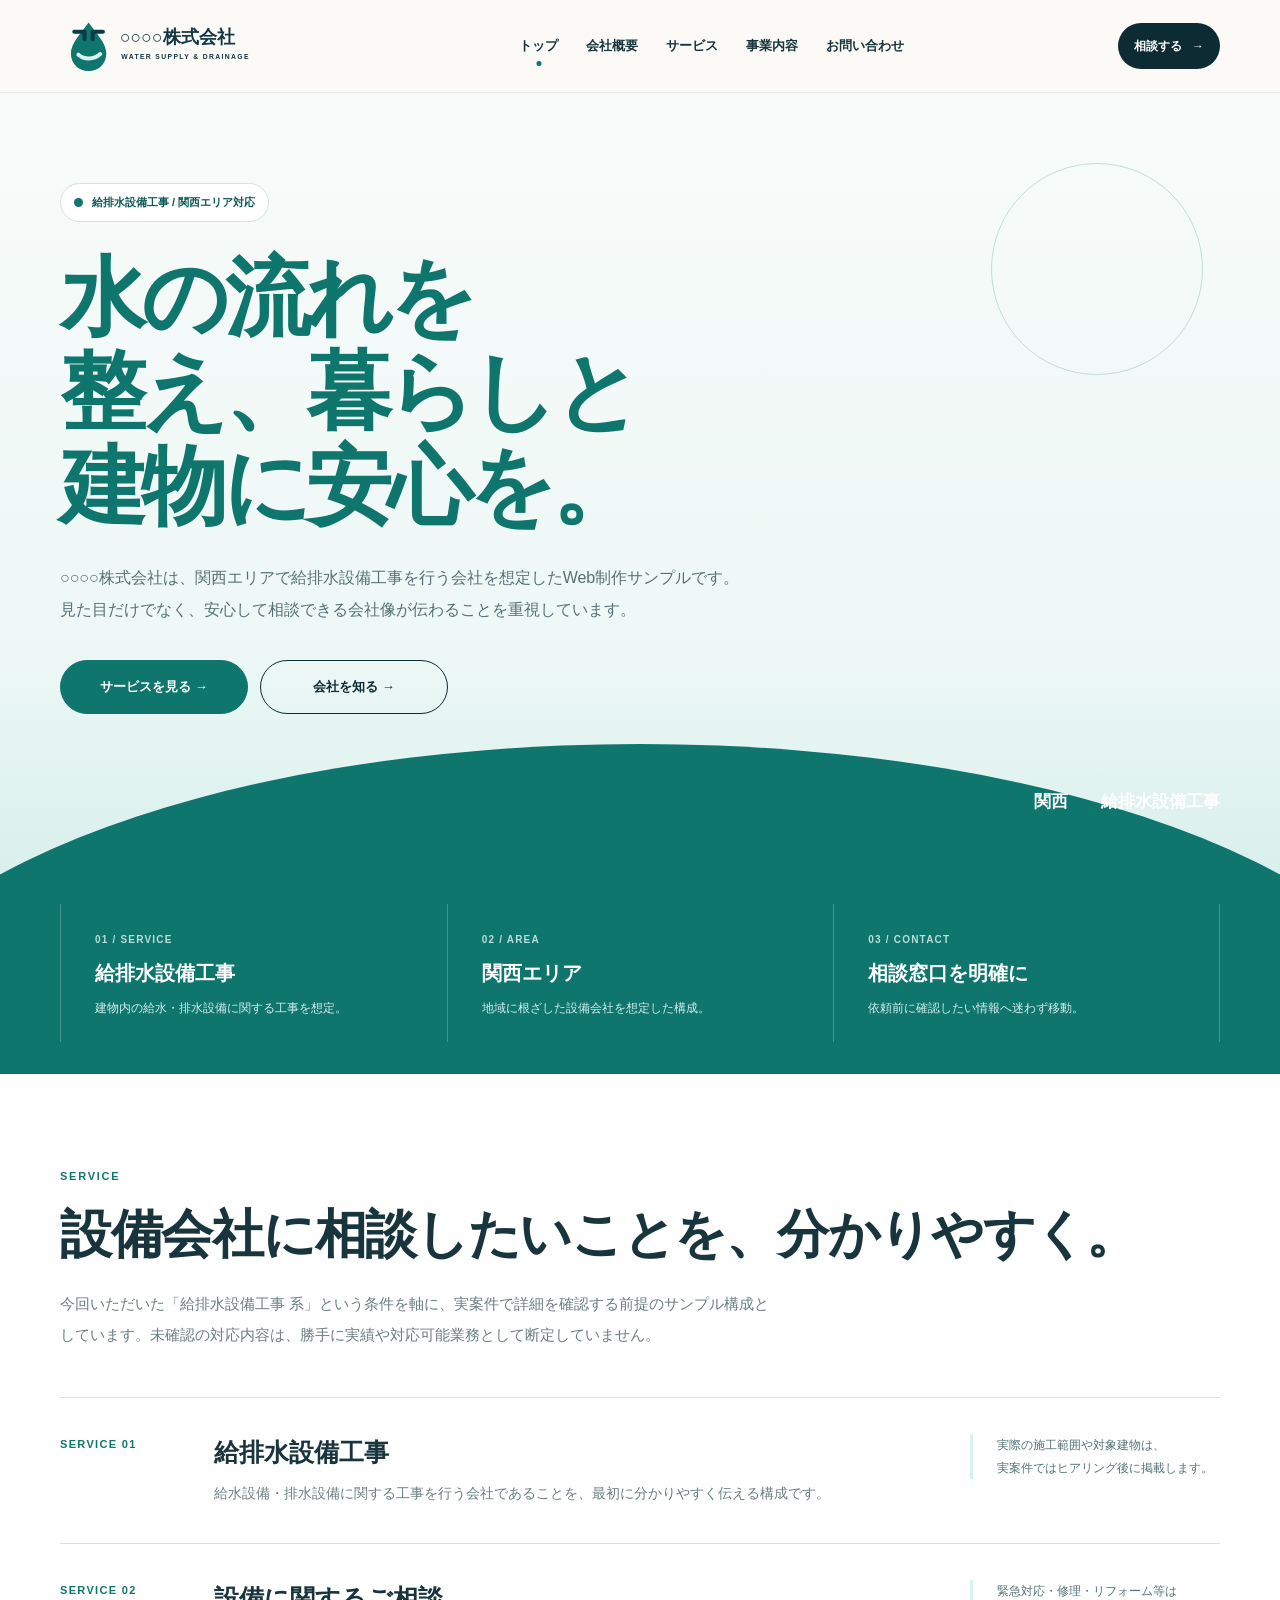
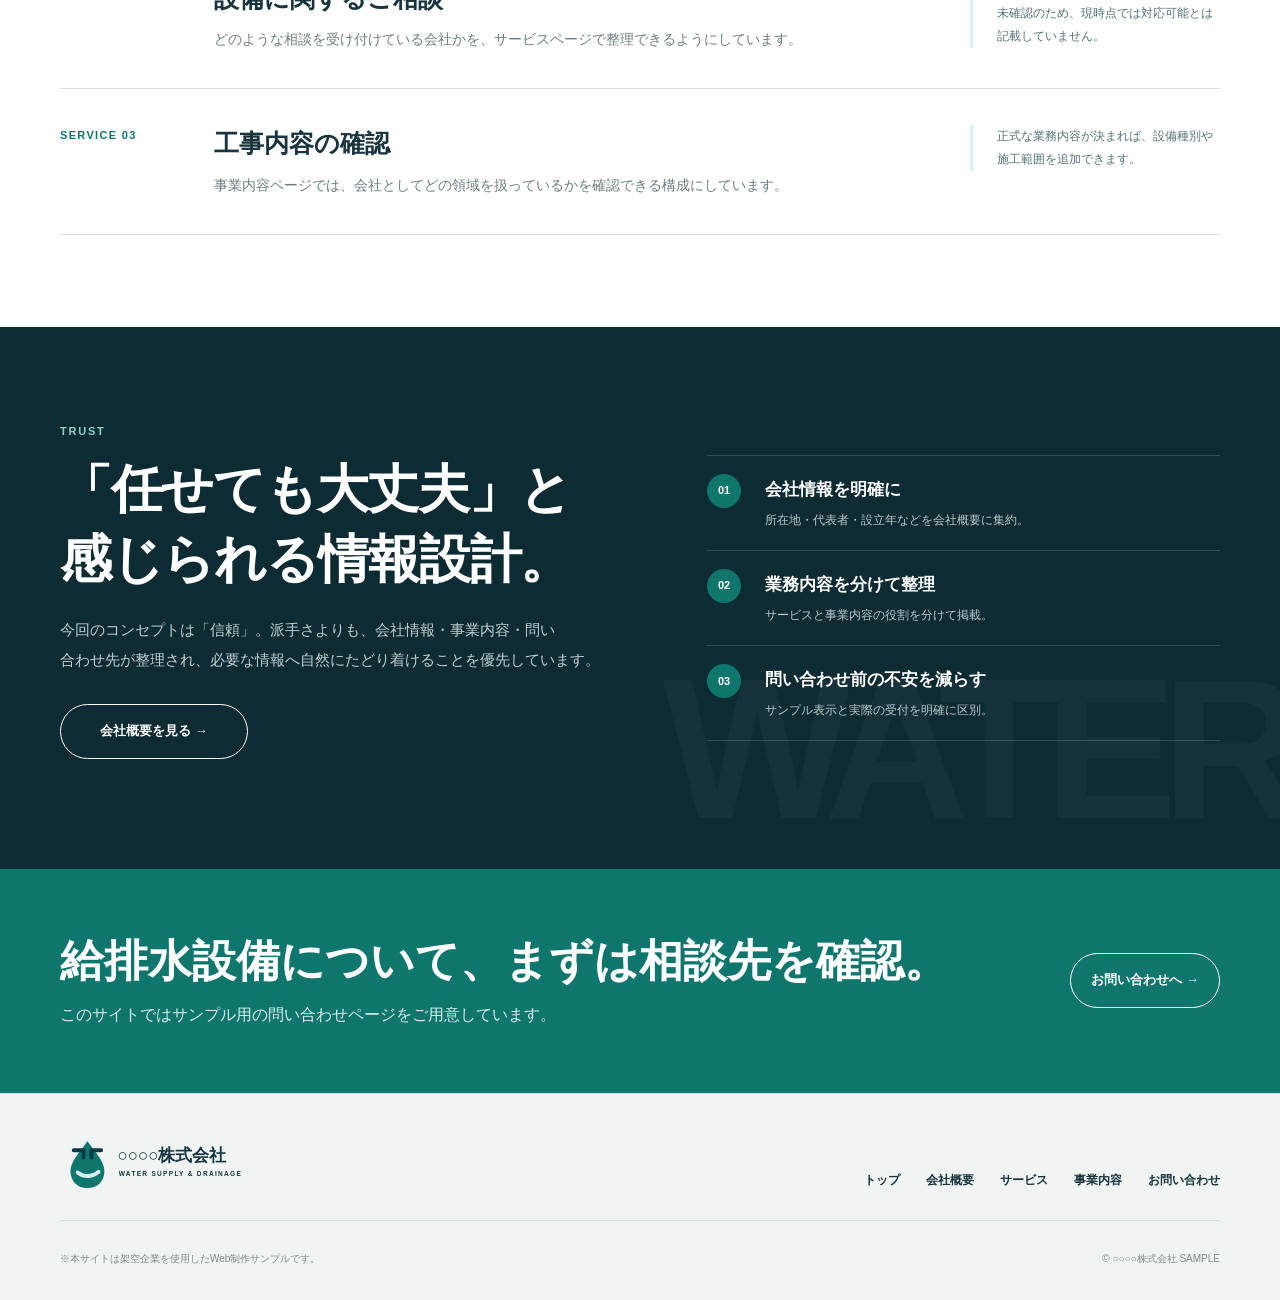
==== index.html @ a88b8805 "トップページを作成" ====
<!doctype html>
<html lang="ja">
<head>
  <meta charset="utf-8">
  <meta name="viewport" content="width=device-width, initial-scale=1">
  <meta name="description" content="○○○○株式会社の給排水設備工事会社サンプルサイト。関西エリアを想定した給排水設備工事をご案内します。">
  <title>○○○○株式会社 | 給排水設備工事サンプルサイト</title>
  <link rel="icon" href="assets/logo.svg" type="image/svg+xml">
  <link rel="stylesheet" href="css/style.css">
  <link rel="stylesheet" href="css/japanese-wrap.css">
</head>
<body>
<header class="site-header">
  <div class="container header-inner">
    <a class="logo" href="index.html"><img src="assets/logo.svg" alt="○○○○株式会社"></a>
    <nav class="site-nav" aria-label="メインナビゲーション">
      <a href="index.html" aria-current="page">トップ</a>
      <a href="about.html">会社概要</a>
      <a href="service.html">サービス</a>
      <a href="business.html">事業内容</a>
      <a href="contact.html">お問い合わせ</a>
    </nav>
    <a class="header-cta" href="contact.html">相談する</a>
    <button class="menu-button" type="button" aria-expanded="false">MENU</button>
  </div>
</header>
<main>
  <section class="hero">
    <div class="container hero-inner">
      <p class="hero-badge">給排水設備工事 / 関西エリア対応</p>
      <h1 class="jp-flow"><span class="jp-phrase">水の流れを整え、</span><wbr><span class="jp-phrase">暮らしと建物に</span><wbr><span class="jp-phrase"><span>安心</span>を。</span></h1>
      <p class="hero-text jp-flow"><span class="jp-phrase">○○○○株式会社は、</span><wbr><span class="jp-phrase">関西エリアで給排水設備工事を行う会社を想定した</span><wbr><span class="jp-phrase">Web制作サンプルです。</span><wbr><span class="jp-phrase">見た目だけでなく、</span><wbr><span class="jp-phrase">安心して相談できる会社像が伝わることを重視しています。</span></p>
      <div class="hero-actions">
        <a class="button button-teal" href="service.html">サービスを見る →</a>
        <a class="button" href="about.html">会社を知る →</a>
      </div>
      <div class="hero-meta"><div><span>AREA</span><strong>関西</strong></div><div><span>BUSINESS</span><strong>給排水設備工事</strong></div></div>
    </div>
  </section>

  <section class="waterline">
    <div class="container waterline-inner">
      <div class="waterline-item"><small>01 / SERVICE</small><strong>給排水設備工事</strong><p>建物内の給水・排水設備に関する工事を想定。</p></div>
      <div class="waterline-item"><small>02 / AREA</small><strong>関西エリア</strong><p>地域に根ざした設備会社を想定した構成。</p></div>
      <div class="waterline-item"><small>03 / CONTACT</small><strong>相談窓口を明確に</strong><p>依頼前に確認したい情報へ迷わず移動。</p></div>
    </div>
  </section>

  <section class="section section-white">
    <div class="container">
      <p class="overline">Service</p>
      <h2 class="section-title jp-flow"><span class="jp-phrase">設備会社に相談したいことを、</span><wbr><span class="jp-phrase">分かりやすく。</span></h2>
      <p class="section-lead">今回いただいた「給排水設備工事 系」という条件を軸に、実案件で詳細を確認する前提のサンプル構成としています。未確認の対応内容は、勝手に実績や対応可能業務として断定していません。</p>
      <div class="service-story">
        <article class="service-step"><div class="step-label">SERVICE 01</div><div><h3>給排水設備工事</h3><p>給水設備・排水設備に関する工事を行う会社であることを、最初に分かりやすく伝える構成です。</p></div><div class="step-side">実際の施工範囲や対象建物は、実案件ではヒアリング後に掲載します。</div></article>
        <article class="service-step"><div class="step-label">SERVICE 02</div><div><h3>設備に関するご相談</h3><p>どのような相談を受け付けている会社かを、サービスページで整理できるようにしています。</p></div><div class="step-side">緊急対応・修理・リフォーム等は未確認のため、現時点では対応可能とは記載していません。</div></article>
        <article class="service-step"><div class="step-label">SERVICE 03</div><div><h3>工事内容の確認</h3><p>事業内容ページでは、会社としてどの領域を扱っているかを確認できる構成にしています。</p></div><div class="step-side">正式な業務内容が決まれば、設備種別や施工範囲を追加できます。</div></article>
      </div>
    </div>
  </section>

  <section class="trust-section">
    <div class="container trust-inner">
      <div>
        <p class="overline">Trust</p>
        <h2 class="section-title jp-flow"><span class="jp-phrase">「任せても大丈夫」と</span><wbr><span class="jp-phrase">感じられる情報設計。</span></h2>
        <p class="section-lead">今回のコンセプトは「信頼」。派手さよりも、会社情報・事業内容・問い合わせ先が整理され、必要な情報へ自然にたどり着けることを優先しています。</p>
        <p style="margin-top:28px"><a class="button button-light" href="about.html">会社概要を見る →</a></p>
      </div>
      <ul class="trust-list">
        <li><span>01</span><div><strong>会社情報を明確に</strong><p>所在地・代表者・設立年などを会社概要に集約。</p></div></li>
        <li><span>02</span><div><strong>業務内容を分けて整理</strong><p>サービスと事業内容の役割を分けて掲載。</p></div></li>
        <li><span>03</span><div><strong>問い合わせ前の不安を減らす</strong><p>サンプル表示と実際の受付を明確に区別。</p></div></li>
      </ul>
    </div>
  </section>

  <section class="contact-cta"><div class="container contact-cta-inner"><div><h2 class="jp-flow"><span class="jp-phrase">給排水設備について、</span><wbr><span class="jp-phrase">まずは相談先を確認。</span></h2><p>このサイトではサンプル用の問い合わせページをご用意しています。</p></div><a class="button button-light" href="contact.html">お問い合わせへ →</a></div></section>
</main>
<footer class="site-footer"><div class="container"><div class="footer-main"><a class="footer-logo" href="index.html"><img src="assets/logo.svg" alt="○○○○株式会社"></a><nav class="footer-nav" aria-label="フッターナビ"><a href="index.html">トップ</a><a href="about.html">会社概要</a><a href="service.html">サービス</a><a href="business.html">事業内容</a><a href="contact.html">お問い合わせ</a></nav></div><div class="footer-bottom"><p>※本サイトは架空企業を使用したWeb制作サンプルです。</p><p>© ○○○○株式会社 SAMPLE</p></div></div></footer>
<script src="js/main.js"></script>
</body>
</html>
---- css/style.css ----
:root{
  --ink:#18343c;
  --ink-deep:#0d2b33;
  --teal:#0f766e;
  --teal-deep:#0a5a55;
  --aqua:#d8f3ef;
  --aqua-soft:#eef9f7;
  --sand:#f3eee5;
  --paper:#fbfaf6;
  --white:#fff;
  --muted:#6d7d80;
  --line:#d8e2df;
  --max:1160px;
}
*{box-sizing:border-box}
html{scroll-behavior:smooth}
body{margin:0;background:var(--paper);color:var(--ink);font-family:"Yu Gothic","Hiragino Kaku Gothic ProN","Noto Sans JP",Meiryo,sans-serif;line-height:1.9;-webkit-font-smoothing:antialiased}
a{color:inherit;text-decoration:none}
img{display:block;max-width:100%}
button,input,textarea{font:inherit}
.container{width:min(calc(100% - 48px),var(--max));margin-inline:auto}
.section{padding:92px 0}
.section-white{background:#fff}
.section-aqua{background:var(--aqua-soft)}
.section-sand{background:var(--sand)}

/* Type */
.overline{margin:0 0 12px;color:var(--teal);font-size:11px;font-weight:800;letter-spacing:.16em;text-transform:uppercase}
.section-title{margin:0;font-size:clamp(32px,4.2vw,52px);line-height:1.35;letter-spacing:-.025em;font-weight:800}
.section-lead{max-width:720px;margin:20px 0 0;color:var(--muted);font-size:15px;line-height:2.05}
.sample-note{margin:0;padding:13px 16px;border-left:5px solid var(--teal);background:#f0fbf9;color:#496b69;font-size:12px}

/* Header */
.site-header{position:sticky;top:0;z-index:30;background:rgba(251,250,246,.97);backdrop-filter:blur(10px);border-bottom:1px solid rgba(24,52,60,.08)}
.header-inner{min-height:92px;display:grid;grid-template-columns:auto 1fr auto;align-items:center;gap:34px}
.logo img{width:245px;height:auto}
.site-nav{justify-self:center;display:flex;align-items:center;gap:28px;font-size:13px;font-weight:700}
.site-nav a{position:relative;padding:10px 0}
.site-nav a::after{content:"";position:absolute;left:50%;bottom:2px;width:5px;height:5px;border-radius:50%;background:var(--teal);transform:translateX(-50%) scale(0);transition:.2s}
.site-nav a:hover::after,.site-nav a[aria-current="page"]::after{transform:translateX(-50%) scale(1)}
.header-cta{display:inline-flex;align-items:center;gap:10px;padding:12px 16px;border-radius:999px;background:var(--ink-deep);color:#fff;font-size:12px;font-weight:800}
.header-cta::after{content:"→"}
.menu-button{display:none;border:0;border-radius:999px;background:var(--ink-deep);color:#fff;padding:11px 14px;font-size:12px;font-weight:800}

/* Buttons */
.button{display:inline-flex;align-items:center;justify-content:center;gap:14px;min-width:188px;padding:14px 20px;border-radius:999px;border:1px solid var(--ink-deep);background:transparent;color:var(--ink-deep);font-size:13px;font-weight:800;transition:.2s}
.button:hover{transform:translateY(-2px)}
.button-teal{background:var(--teal);border-color:var(--teal);color:#fff}
.button-teal:hover{background:var(--teal-deep)}
.button-light{border-color:#fff;color:#fff}
.button-light:hover{background:#fff;color:var(--ink-deep)}

/* Home hero: large centered statement + curved water field */
.hero{position:relative;overflow:hidden;background:linear-gradient(180deg,#f8fbfa 0%,#eef8f6 68%,#d7efeb 100%)}
.hero::before{content:"";position:absolute;left:-12%;right:-12%;bottom:-170px;height:320px;border-radius:50% 50% 0 0/100% 100% 0 0;background:var(--teal)}
.hero::after{content:"";position:absolute;right:6%;top:70px;width:210px;height:210px;border:1px solid rgba(15,118,110,.22);border-radius:50%}
.hero-inner{position:relative;z-index:1;min-height:700px;display:flex;flex-direction:column;justify-content:center;align-items:flex-start;padding:90px 0 180px}
.hero-badge{display:inline-flex;align-items:center;gap:9px;margin:0 0 28px;padding:8px 13px;border-radius:999px;background:#fff;border:1px solid var(--line);color:var(--teal-deep);font-size:11px;font-weight:800}
.hero-badge::before{content:"";width:9px;height:9px;border-radius:50%;background:var(--teal)}
.hero h1{max-width:900px;margin:0;font-size:clamp(48px,7vw,86px);line-height:1.1;letter-spacing:-.055em;font-weight:800}
.hero h1 span{color:var(--teal)}
.hero-text{max-width:700px;margin:28px 0 34px;color:#557075;font-size:16px;line-height:2}
.hero-actions{display:flex;gap:12px;flex-wrap:wrap}
.hero-meta{position:absolute;right:0;bottom:76px;display:flex;gap:32px;color:#dff4f1;font-size:11px;font-weight:700;letter-spacing:.08em}
.hero-meta strong{display:block;color:#fff;font-size:17px;letter-spacing:0}

/* Waterline summary */
.waterline{background:var(--teal);color:#fff}
.waterline-inner{display:grid;grid-template-columns:1fr 1fr 1fr;gap:0;padding:10px 0 32px}
.waterline-item{padding:26px 34px 22px;border-left:1px solid rgba(255,255,255,.22)}
.waterline-item:last-child{border-right:1px solid rgba(255,255,255,.22)}
.waterline-item small{display:block;color:#b8ded9;font-size:10px;font-weight:800;letter-spacing:.12em}
.waterline-item strong{display:block;margin-top:5px;font-size:20px}
.waterline-item p{margin:5px 0 0;color:#d5efec;font-size:12px}

/* Service narrative */
.service-story{margin-top:46px;border-top:1px solid var(--line)}
.service-step{display:grid;grid-template-columns:120px 1fr 250px;gap:34px;align-items:start;padding:36px 0;border-bottom:1px solid var(--line)}
.service-step .step-label{color:var(--teal);font-size:11px;font-weight:900;letter-spacing:.12em}
.service-step h3{margin:0 0 10px;font-size:25px;line-height:1.45}
.service-step p{margin:0;color:var(--muted);font-size:14px}
.service-step .step-side{padding-left:24px;border-left:3px solid var(--aqua);color:#547377;font-size:12px}

/* Trust statement */
.trust-section{position:relative;overflow:hidden;background:var(--ink-deep);color:#fff}
.trust-section::after{content:"WATER";position:absolute;right:-10px;bottom:-70px;color:rgba(255,255,255,.035);font-family:Arial,sans-serif;font-size:200px;font-weight:900;letter-spacing:-.08em}
.trust-inner{position:relative;z-index:1;display:grid;grid-template-columns:1.05fr .95fr;gap:80px;align-items:center;padding:94px 0}
.trust-section .overline{color:#8dd3ca}
.trust-section .section-lead{color:#bdd0d2}
.trust-list{margin:0;padding:0;list-style:none}
.trust-list li{display:grid;grid-template-columns:44px 1fr;gap:14px;padding:18px 0;border-bottom:1px solid rgba(255,255,255,.16)}
.trust-list li:first-child{border-top:1px solid rgba(255,255,255,.16)}
.trust-list span{display:flex;align-items:center;justify-content:center;width:34px;height:34px;border-radius:50%;background:var(--teal);font-size:11px;font-weight:900}
.trust-list strong{display:block;font-size:17px}
.trust-list p{margin:3px 0 0;color:#b9cbcd;font-size:12px}

/* Page hero */
.page-hero{position:relative;overflow:hidden;background:var(--aqua-soft)}
.page-hero::before{content:"";position:absolute;left:-120px;bottom:-130px;width:340px;height:340px;border-radius:50%;background:#d0eee9}
.page-hero::after{content:"";position:absolute;right:-100px;top:-120px;width:280px;height:280px;border:1px solid rgba(15,118,110,.2);border-radius:50%}
.page-hero-inner{position:relative;z-index:1;padding:78px 0 66px}
.breadcrumb{margin:0 0 16px;color:#7a8b8d;font-size:11px;font-weight:700}
.page-hero h1{margin:0;font-size:clamp(42px,5.8vw,68px);line-height:1.2;letter-spacing:-.04em}
.page-hero p:last-child{max-width:720px;margin:18px 0 0;color:#627679}

/* About */
.message-layout{display:grid;grid-template-columns:.7fr 1.3fr;gap:80px;align-items:start}
.message-symbol{position:sticky;top:150px;width:180px;height:180px;border-radius:50% 50% 58% 42%/55% 45% 55% 45%;background:var(--aqua);display:flex;align-items:center;justify-content:center;color:var(--teal);font-size:54px;font-weight:900}
.message-copy h2{margin:0;font-size:clamp(32px,4.4vw,54px);line-height:1.35}
.message-copy p{max-width:720px;color:var(--muted)}
.company-table{margin:40px 0 0;border-top:2px solid var(--ink-deep)}
.company-row{display:grid;grid-template-columns:200px 1fr;gap:30px;padding:19px 8px;border-bottom:1px solid var(--line);font-size:14px}
.company-row dt{font-weight:800;color:var(--ink-deep)}
.company-row dd{margin:0}

/* Service page */
.service-focus{display:grid;grid-template-columns:1fr 1fr;gap:34px;margin-top:40px}
.focus-block{min-height:260px;padding:34px;border-radius:26px;background:#fff;border:1px solid var(--line)}
.focus-block:nth-child(2){background:var(--aqua-soft)}
.focus-block .num{display:block;color:var(--teal);font-size:11px;font-weight:900;letter-spacing:.13em}
.focus-block h2{margin:42px 0 12px;font-size:29px}
.focus-block p{margin:0;color:var(--muted);font-size:14px}

/* Business page */
.business-flow{margin-top:44px;position:relative}
.business-flow::before{content:"";position:absolute;left:25px;top:0;bottom:0;width:2px;background:var(--aqua)}
.business-row{position:relative;display:grid;grid-template-columns:70px 1fr;gap:28px;padding:0 0 38px}
.business-row:last-child{padding-bottom:0}
.business-dot{position:relative;z-index:1;width:52px;height:52px;border-radius:50%;background:var(--teal);color:#fff;display:flex;align-items:center;justify-content:center;font-size:12px;font-weight:900;box-shadow:0 0 0 8px var(--paper)}
.business-copy{padding:2px 0 0}
.business-copy h2{margin:0 0 8px;font-size:27px}
.business-copy p{margin:0;color:var(--muted);font-size:14px}
.business-note{margin-top:18px;padding:16px 18px;border-radius:18px;background:#fff;border:1px solid var(--line);font-size:12px;color:#607579}

/* Contact */
.contact-layout{display:grid;grid-template-columns:.72fr 1.28fr;gap:58px;align-items:start}
.contact-panel{position:sticky;top:130px;padding:34px;border-radius:28px;background:var(--ink-deep);color:#fff}
.contact-panel h2{margin:0 0 12px;font-size:28px}
.contact-panel p{margin:0;color:#bed0d2;font-size:13px}
.contact-data{margin-top:24px;border-top:1px solid rgba(255,255,255,.18)}
.contact-data div{padding:16px 0;border-bottom:1px solid rgba(255,255,255,.14)}
.contact-data span{display:block;color:#8fd2c9;font-size:10px;font-weight:900;letter-spacing:.12em}
.contact-data strong{display:block;margin-top:4px;font-size:16px}
.contact-form{padding:38px 40px;border-radius:28px;background:#fff;border:1px solid var(--line)}
.form-grid{display:grid;grid-template-columns:1fr 1fr;gap:20px 24px}
.contact-form label{display:block;font-size:13px;font-weight:800;color:var(--ink-deep)}
.contact-form .full{grid-column:1/-1}
.contact-form input,.contact-form textarea{width:100%;margin-top:8px;padding:13px 14px;border:1px solid #cddbd8;border-radius:14px;background:#fbfdfc;outline:none}
.contact-form input:focus,.contact-form textarea:focus{border-color:var(--teal);box-shadow:0 0 0 3px rgba(15,118,110,.10)}
.form-actions{display:flex;align-items:center;justify-content:space-between;gap:20px;margin-top:24px}
.form-note{margin:0;color:#7a898c;font-size:11px}

/* CTA + footer */
.contact-cta{background:var(--teal);color:#fff}
.contact-cta-inner{display:flex;align-items:center;justify-content:space-between;gap:42px;padding:62px 0}
.contact-cta h2{margin:0;font-size:clamp(28px,3.8vw,44px);line-height:1.35}
.contact-cta p{margin:10px 0 0;color:#d7efec}
.site-footer{background:#f0f4f2;border-top:1px solid var(--line)}
.footer-main{display:grid;grid-template-columns:1fr auto;gap:40px;align-items:end;padding:42px 0 28px}
.footer-logo img{width:235px}
.footer-nav{display:flex;gap:18px 26px;flex-wrap:wrap;justify-content:flex-end;font-size:12px;font-weight:700}
.footer-bottom{display:flex;justify-content:space-between;gap:24px;padding:18px 0 22px;border-top:1px solid #d1dcda;color:#7d898b;font-size:10px}

@media(max-width:980px){
  .header-inner{grid-template-columns:auto 1fr auto}
  .site-nav,.header-cta{display:none}
  .menu-button{display:block;justify-self:end}
  .site-nav.open{display:flex;position:absolute;top:100%;left:0;right:0;flex-direction:column;align-items:stretch;gap:0;padding:16px 24px 22px;background:#fbfaf6;border-bottom:1px solid var(--line);box-shadow:0 18px 30px rgba(13,43,51,.08)}
  .site-nav.open a{padding:12px 0}
  .hero-inner{min-height:640px}
  .hero-meta{display:none}
  .waterline-inner{grid-template-columns:1fr}
  .waterline-item{border-left:0;border-bottom:1px solid rgba(255,255,255,.2)}
  .waterline-item:last-child{border-right:0}
  .service-step{grid-template-columns:90px 1fr}
  .service-step .step-side{grid-column:2}
  .trust-inner,.message-layout,.contact-layout{grid-template-columns:1fr;gap:44px}
  .message-symbol,.contact-panel{position:static}
  .service-focus{grid-template-columns:1fr}
}

@media(max-width:760px){
  .container{width:min(calc(100% - 28px),var(--max))}
  .section{padding:70px 0}
  .header-inner{min-height:76px}
  .logo img{width:195px}
  .hero::before{bottom:-120px;height:220px}
  .hero-inner{min-height:570px;padding:72px 0 140px}
  .hero h1{font-size:clamp(38px,12vw,58px)}
  .hero-text{font-size:14px}
  .hero-actions{width:100%}
  .hero-actions .button{width:100%}
  .waterline-inner{padding-bottom:22px}
  .waterline-item{padding:22px 4px}
  .service-step{grid-template-columns:1fr;gap:10px;padding:28px 0}
  .service-step .step-side{grid-column:auto;padding-left:0;border-left:0;border-top:3px solid var(--aqua);padding-top:12px}
  .message-symbol{width:120px;height:120px;font-size:40px}
  .company-row{grid-template-columns:1fr;gap:5px;padding:16px 2px}
  .service-focus{gap:18px}
  .focus-block{padding:28px 22px}
  .business-flow::before{left:19px}
  .business-row{grid-template-columns:52px 1fr;gap:18px}
  .business-dot{width:40px;height:40px;box-shadow:0 0 0 6px var(--paper)}
  .contact-form{padding:28px 20px}
  .form-grid{grid-template-columns:1fr}
  .contact-form .full{grid-column:auto}
  .form-actions{display:block}
  .form-actions .button{width:100%;margin-top:18px}
  .contact-cta-inner{display:block;padding:52px 0}
  .contact-cta .button{width:100%;margin-top:24px}
  .footer-main{grid-template-columns:1fr;align-items:start}
  .footer-nav{justify-content:flex-start}
  .footer-bottom{display:block}
}
---- css/japanese-wrap.css ----
/* 日本語の自然な改行を優先する共通ルール */
html[lang="ja"],body{line-break:strict;word-break:normal;overflow-wrap:normal;hyphens:none}

@supports (word-break:auto-phrase){
  html[lang="ja"],body{word-break:auto-phrase}
  p,li,dt,dd,label,.hero-text,.section-lead,.page-hero p,.service-step p,.business-copy p,.message-copy p,.form-note{word-break:auto-phrase;text-wrap:pretty}
  h1,h2,h3,.section-title{word-break:auto-phrase;text-wrap:balance}
}

.jp-flow{line-break:strict;overflow-wrap:normal;hyphens:none}
@supports not (word-break:auto-phrase){
  .jp-flow{word-break:keep-all}
  .jp-flow .jp-phrase{display:inline-block;max-width:100%;white-space:nowrap}
  .jp-flow wbr{display:inline}
}
@supports (word-break:auto-phrase){
  .jp-flow .jp-phrase{display:inline;max-width:none;white-space:normal}
  .jp-flow wbr{display:none}
}

.hero-inner,.hero-sign,.waterline-item,.service-step>*,.trust-inner>*,.message-layout>*,.company-row>*,.focus-block,.business-row>*,.contact-layout>*,.form-grid>*,.contact-cta-inner>*{min-width:0}

@media(max-width:760px){p,li,dt,dd,label{max-width:100%}}
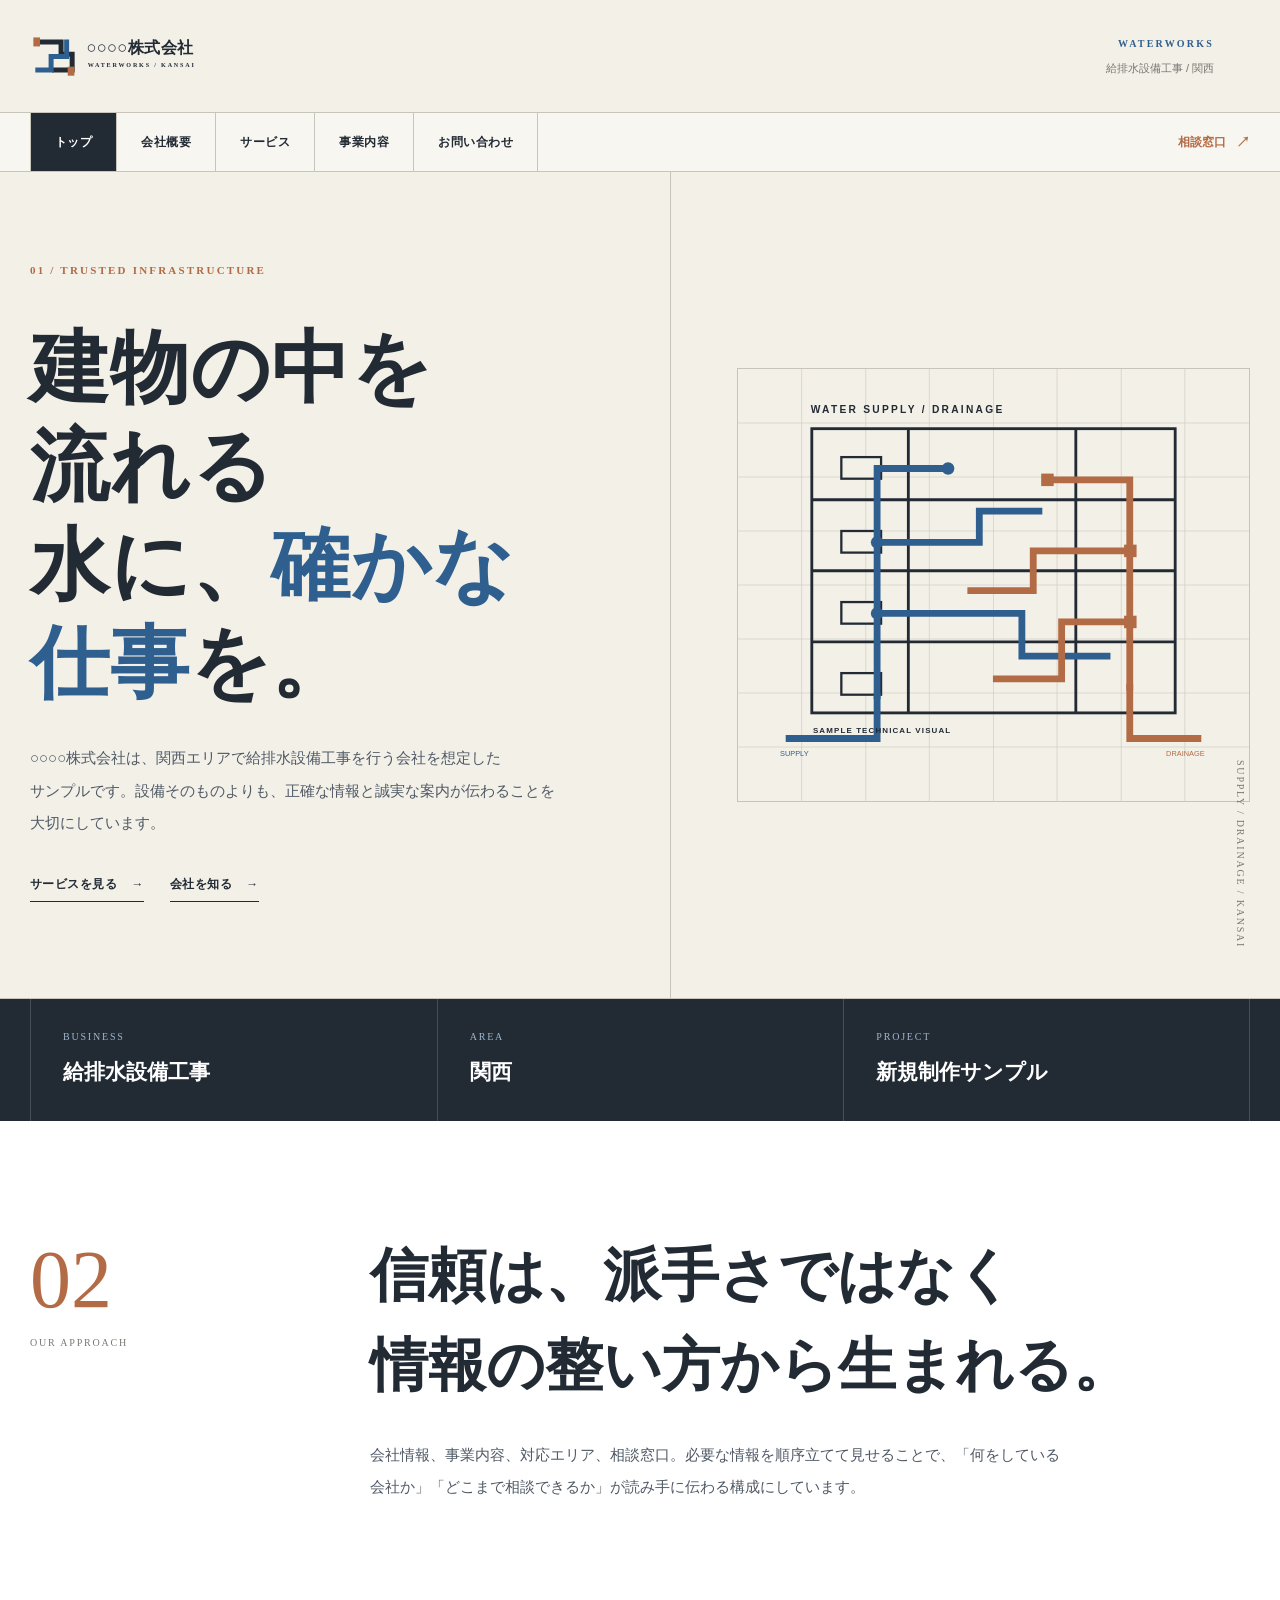
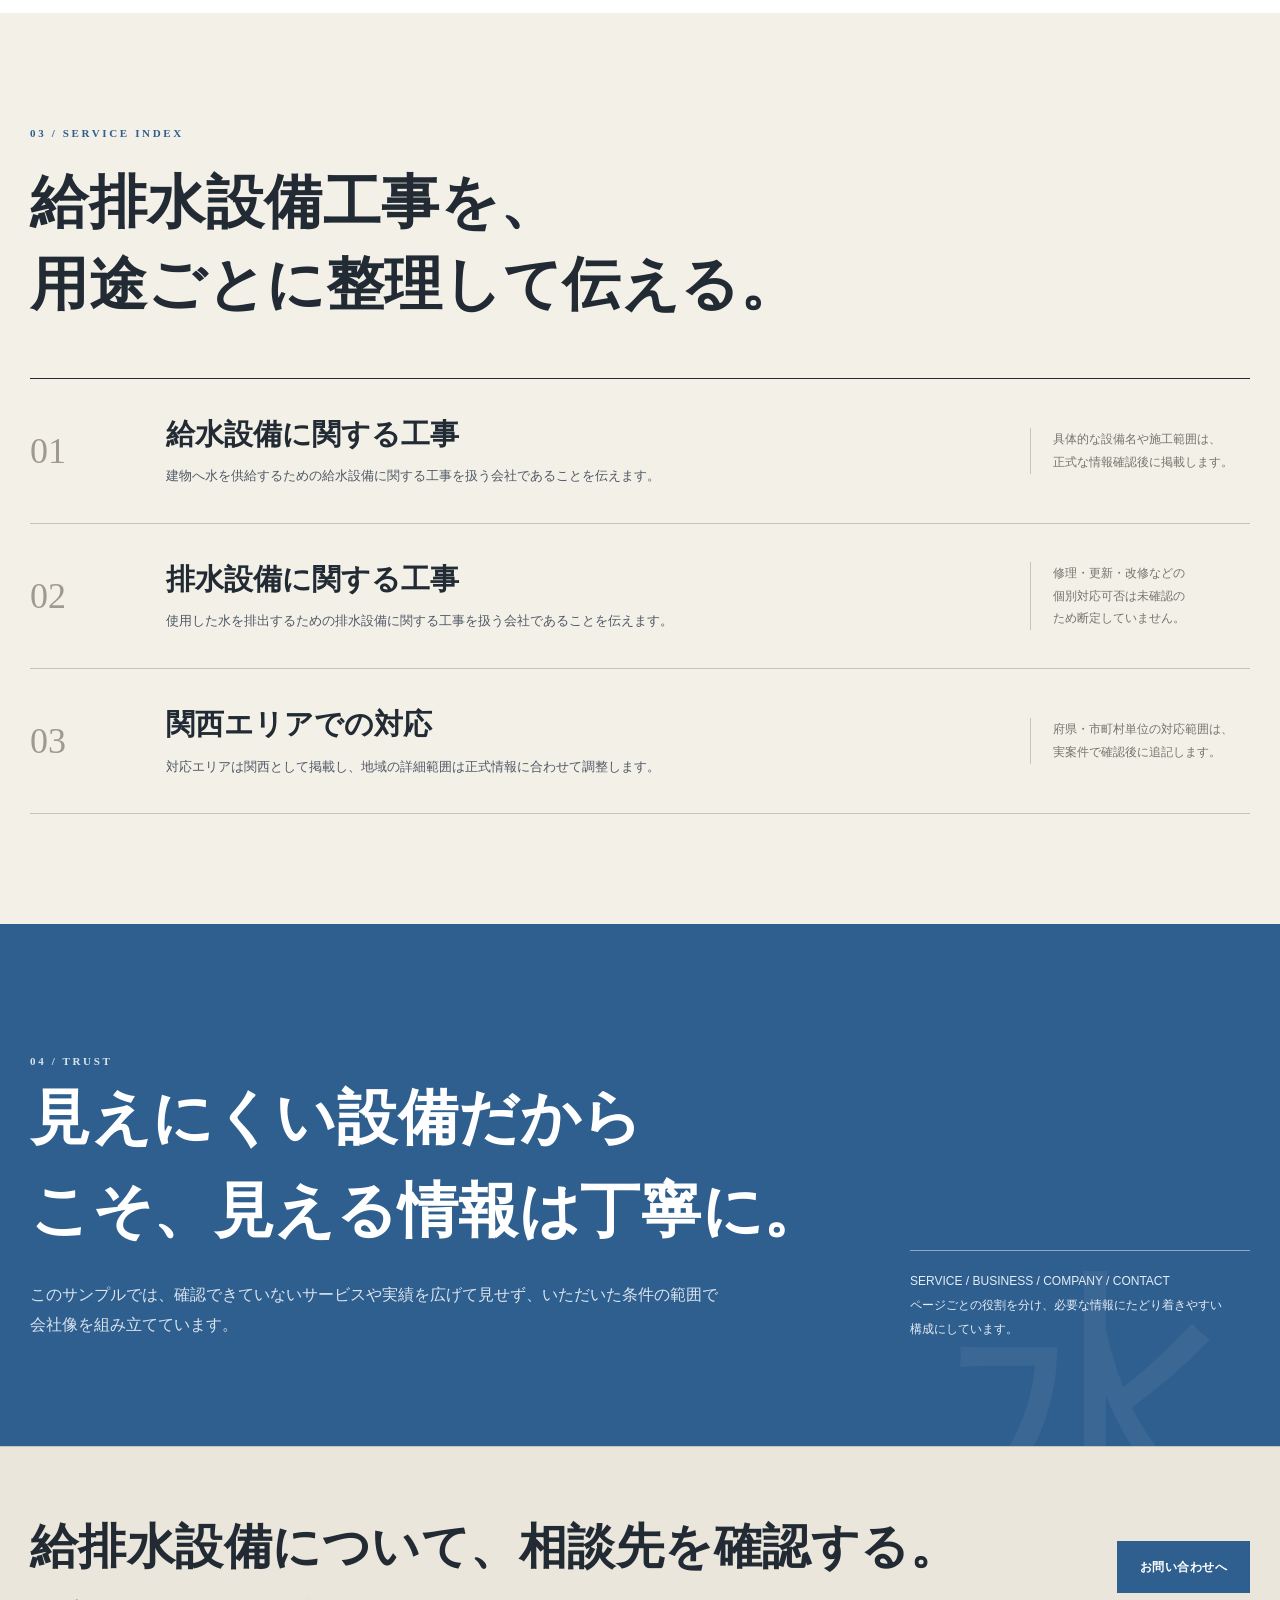
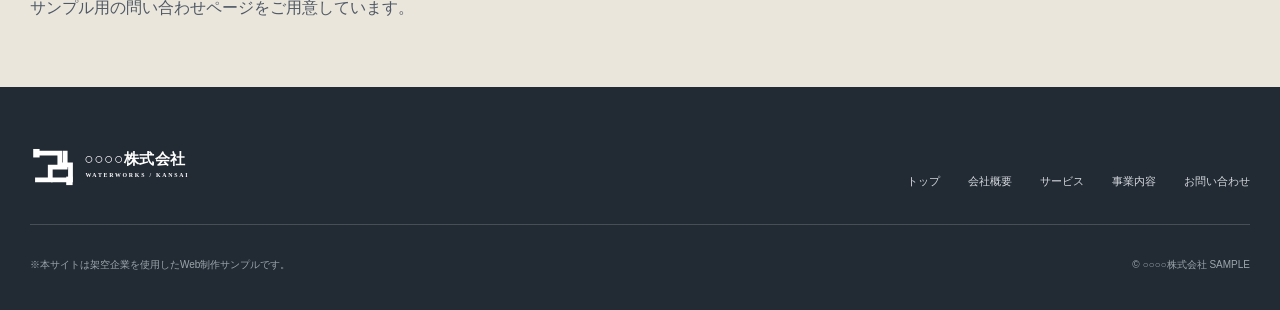
==== commit d534f21b: "トップページを設計図モチーフの新構成へ刷新" ====
--- a/index.html
+++ b/index.html
@@ -11,71 +11,80 @@
 </head>
 <body>
 <header class="site-header">
-  <div class="container header-inner">
-    <a class="logo" href="index.html"><img src="assets/logo.svg" alt="○○○○株式会社"></a>
-    <nav class="site-nav" aria-label="メインナビゲーション">
-      <a href="index.html" aria-current="page">トップ</a>
-      <a href="about.html">会社概要</a>
-      <a href="service.html">サービス</a>
-      <a href="business.html">事業内容</a>
-      <a href="contact.html">お問い合わせ</a>
-    </nav>
-    <a class="header-cta" href="contact.html">相談する</a>
-    <button class="menu-button" type="button" aria-expanded="false">MENU</button>
+  <div class="header-top">
+    <div class="container brand-row">
+      <a class="logo" href="index.html"><img src="assets/logo.svg" alt="○○○○株式会社"></a>
+      <div class="brand-note"><span>WATERWORKS</span><small>給排水設備工事 / 関西</small></div>
+      <button class="menu-button" type="button" aria-expanded="false">MENU</button>
+    </div>
+  </div>
+  <div class="nav-bar">
+    <div class="container nav-row">
+      <nav class="site-nav" aria-label="メインナビゲーション">
+        <a href="index.html" aria-current="page">トップ</a><a href="about.html">会社概要</a><a href="service.html">サービス</a><a href="business.html">事業内容</a><a href="contact.html">お問い合わせ</a>
+      </nav>
+      <a class="nav-inquiry" href="contact.html">相談窓口</a>
+    </div>
   </div>
 </header>
 <main>
-  <section class="hero">
-    <div class="container hero-inner">
-      <p class="hero-badge">給排水設備工事 / 関西エリア対応</p>
-      <h1 class="jp-flow"><span class="jp-phrase">水の流れを整え、</span><wbr><span class="jp-phrase">暮らしと建物に</span><wbr><span class="jp-phrase"><span>安心</span>を。</span></h1>
-      <p class="hero-text jp-flow"><span class="jp-phrase">○○○○株式会社は、</span><wbr><span class="jp-phrase">関西エリアで給排水設備工事を行う会社を想定した</span><wbr><span class="jp-phrase">Web制作サンプルです。</span><wbr><span class="jp-phrase">見た目だけでなく、</span><wbr><span class="jp-phrase">安心して相談できる会社像が伝わることを重視しています。</span></p>
-      <div class="hero-actions">
-        <a class="button button-teal" href="service.html">サービスを見る →</a>
-        <a class="button" href="about.html">会社を知る →</a>
+  <section class="home-hero">
+    <div class="container hero-grid">
+      <div class="hero-copy">
+        <p class="chapter">01 / TRUSTED INFRASTRUCTURE</p>
+        <h1 class="jp-flow"><span class="jp-phrase">建物の中を流れる水に、</span><wbr><span class="jp-phrase"><span class="accent">確かな仕事</span>を。</span></h1>
+        <p class="hero-text jp-flow"><span class="jp-phrase">○○○○株式会社は、</span><wbr><span class="jp-phrase">関西エリアで給排水設備工事を行う会社を想定したサンプルです。</span><wbr><span class="jp-phrase">設備そのものよりも、</span><wbr><span class="jp-phrase">正確な情報と誠実な案内が伝わることを大切にしています。</span></p>
+        <div class="hero-links"><a class="text-link" href="service.html">サービスを見る</a><a class="text-link" href="about.html">会社を知る</a></div>
       </div>
-      <div class="hero-meta"><div><span>AREA</span><strong>関西</strong></div><div><span>BUSINESS</span><strong>給排水設備工事</strong></div></div>
+      <figure class="hero-diagram">
+        <img src="assets/piping-diagram.svg" alt="給排水設備の配管を設計図風に表現したサンプル図">
+        <figcaption>SUPPLY / DRAINAGE / KANSAI</figcaption>
+      </figure>
     </div>
   </section>
 
-  <section class="waterline">
-    <div class="container waterline-inner">
-      <div class="waterline-item"><small>01 / SERVICE</small><strong>給排水設備工事</strong><p>建物内の給水・排水設備に関する工事を想定。</p></div>
-      <div class="waterline-item"><small>02 / AREA</small><strong>関西エリア</strong><p>地域に根ざした設備会社を想定した構成。</p></div>
-      <div class="waterline-item"><small>03 / CONTACT</small><strong>相談窓口を明確に</strong><p>依頼前に確認したい情報へ迷わず移動。</p></div>
+  <section class="fact-band">
+    <div class="container fact-row">
+      <div class="fact-item"><small>BUSINESS</small><strong>給排水設備工事</strong></div>
+      <div class="fact-item"><small>AREA</small><strong>関西</strong></div>
+      <div class="fact-item"><small>PROJECT</small><strong>新規制作サンプル</strong></div>
     </div>
   </section>
 
   <section class="section section-white">
-    <div class="container">
-      <p class="overline">Service</p>
-      <h2 class="section-title jp-flow"><span class="jp-phrase">設備会社に相談したいことを、</span><wbr><span class="jp-phrase">分かりやすく。</span></h2>
-      <p class="section-lead">今回いただいた「給排水設備工事 系」という条件を軸に、実案件で詳細を確認する前提のサンプル構成としています。未確認の対応内容は、勝手に実績や対応可能業務として断定していません。</p>
-      <div class="service-story">
-        <article class="service-step"><div class="step-label">SERVICE 01</div><div><h3>給排水設備工事</h3><p>給水設備・排水設備に関する工事を行う会社であることを、最初に分かりやすく伝える構成です。</p></div><div class="step-side">実際の施工範囲や対象建物は、実案件ではヒアリング後に掲載します。</div></article>
-        <article class="service-step"><div class="step-label">SERVICE 02</div><div><h3>設備に関するご相談</h3><p>どのような相談を受け付けている会社かを、サービスページで整理できるようにしています。</p></div><div class="step-side">緊急対応・修理・リフォーム等は未確認のため、現時点では対応可能とは記載していません。</div></article>
-        <article class="service-step"><div class="step-label">SERVICE 03</div><div><h3>工事内容の確認</h3><p>事業内容ページでは、会社としてどの領域を扱っているかを確認できる構成にしています。</p></div><div class="step-side">正式な業務内容が決まれば、設備種別や施工範囲を追加できます。</div></article>
+    <div class="container editorial-intro">
+      <div class="editorial-index"><span>02</span><small>OUR APPROACH</small></div>
+      <div class="editorial-copy">
+        <blockquote class="jp-flow"><span class="jp-phrase">信頼は、</span><wbr><span class="jp-phrase">派手さではなく</span><wbr><span class="jp-phrase">情報の整い方から生まれる。</span></blockquote>
+        <p>会社情報、事業内容、対応エリア、相談窓口。必要な情報を順序立てて見せることで、「何をしている会社か」「どこまで相談できるか」が読み手に伝わる構成にしています。</p>
       </div>
     </div>
   </section>
 
-  <section class="trust-section">
-    <div class="container trust-inner">
-      <div>
-        <p class="overline">Trust</p>
-        <h2 class="section-title jp-flow"><span class="jp-phrase">「任せても大丈夫」と</span><wbr><span class="jp-phrase">感じられる情報設計。</span></h2>
-        <p class="section-lead">今回のコンセプトは「信頼」。派手さよりも、会社情報・事業内容・問い合わせ先が整理され、必要な情報へ自然にたどり着けることを優先しています。</p>
-        <p style="margin-top:28px"><a class="button button-light" href="about.html">会社概要を見る →</a></p>
+  <section class="section">
+    <div class="container">
+      <p class="eyebrow">03 / SERVICE INDEX</p>
+      <h2 class="section-title jp-flow"><span class="jp-phrase">給排水設備工事を、</span><wbr><span class="jp-phrase">用途ごとに整理して伝える。</span></h2>
+      <div class="service-index">
+        <article class="service-index-row"><div class="num">01</div><div><h3>給水設備に関する工事</h3><p>建物へ水を供給するための給水設備に関する工事を扱う会社であることを伝えます。</p></div><div class="aside">具体的な設備名や施工範囲は、正式な情報確認後に掲載します。</div></article>
+        <article class="service-index-row"><div class="num">02</div><div><h3>排水設備に関する工事</h3><p>使用した水を排出するための排水設備に関する工事を扱う会社であることを伝えます。</p></div><div class="aside">修理・更新・改修などの個別対応可否は未確認のため断定していません。</div></article>
+        <article class="service-index-row"><div class="num">03</div><div><h3>関西エリアでの対応</h3><p>対応エリアは関西として掲載し、地域の詳細範囲は正式情報に合わせて調整します。</p></div><div class="aside">府県・市町村単位の対応範囲は、実案件で確認後に追記します。</div></article>
       </div>
-      <ul class="trust-list">
-        <li><span>01</span><div><strong>会社情報を明確に</strong><p>所在地・代表者・設立年などを会社概要に集約。</p></div></li>
-        <li><span>02</span><div><strong>業務内容を分けて整理</strong><p>サービスと事業内容の役割を分けて掲載。</p></div></li>
-        <li><span>03</span><div><strong>問い合わせ前の不安を減らす</strong><p>サンプル表示と実際の受付を明確に区別。</p></div></li>
-      </ul>
     </div>
   </section>
 
-  <section class="contact-cta"><div class="container contact-cta-inner"><div><h2 class="jp-flow"><span class="jp-phrase">給排水設備について、</span><wbr><span class="jp-phrase">まずは相談先を確認。</span></h2><p>このサイトではサンプル用の問い合わせページをご用意しています。</p></div><a class="button button-light" href="contact.html">お問い合わせへ →</a></div></section>
+  <section class="statement">
+    <div class="container statement-inner">
+      <div>
+        <p class="eyebrow" style="color:#d9e4ef">04 / TRUST</p>
+        <h2 class="jp-flow"><span class="jp-phrase">見えにくい設備だからこそ、</span><wbr><span class="jp-phrase">見える情報は丁寧に。</span></h2>
+        <p>このサンプルでは、確認できていないサービスや実績を広げて見せず、いただいた条件の範囲で会社像を組み立てています。</p>
+      </div>
+      <div class="statement-aside">SERVICE / BUSINESS / COMPANY / CONTACT<br>ページごとの役割を分け、必要な情報にたどり着きやすい構成にしています。</div>
+    </div>
+  </section>
+
+  <section class="contact-cta"><div class="container contact-cta-inner"><div><h2 class="jp-flow"><span class="jp-phrase">給排水設備について、</span><wbr><span class="jp-phrase">相談先を確認する。</span></h2><p>サンプル用の問い合わせページをご用意しています。</p></div><a class="button button-blue" href="contact.html">お問い合わせへ</a></div></section>
 </main>
 <footer class="site-footer"><div class="container"><div class="footer-main"><a class="footer-logo" href="index.html"><img src="assets/logo.svg" alt="○○○○株式会社"></a><nav class="footer-nav" aria-label="フッターナビ"><a href="index.html">トップ</a><a href="about.html">会社概要</a><a href="service.html">サービス</a><a href="business.html">事業内容</a><a href="contact.html">お問い合わせ</a></nav></div><div class="footer-bottom"><p>※本サイトは架空企業を使用したWeb制作サンプルです。</p><p>© ○○○○株式会社 SAMPLE</p></div></div></footer>
 <script src="js/main.js"></script>
--- a/css/style.css
+++ b/css/style.css
@@ -1,214 +1,235 @@
 :root{
-  --ink:#18343c;
-  --ink-deep:#0d2b33;
-  --teal:#0f766e;
-  --teal-deep:#0a5a55;
-  --aqua:#d8f3ef;
-  --aqua-soft:#eef9f7;
-  --sand:#f3eee5;
-  --paper:#fbfaf6;
-  --white:#fff;
-  --muted:#6d7d80;
-  --line:#d8e2df;
-  --max:1160px;
+  --ink:#222a34;
+  --ink-soft:#4f5965;
+  --blue:#2f5f8e;
+  --blue-deep:#244a70;
+  --copper:#b36b45;
+  --paper:#f3f0e8;
+  --paper-2:#ebe6dc;
+  --white:#ffffff;
+  --line:#c9c4b9;
+  --max:1220px;
 }
 *{box-sizing:border-box}
 html{scroll-behavior:smooth}
-body{margin:0;background:var(--paper);color:var(--ink);font-family:"Yu Gothic","Hiragino Kaku Gothic ProN","Noto Sans JP",Meiryo,sans-serif;line-height:1.9;-webkit-font-smoothing:antialiased}
+body{margin:0;background:var(--paper);color:var(--ink);font-family:"Yu Gothic","Hiragino Kaku Gothic ProN",Meiryo,sans-serif;line-height:1.9;-webkit-font-smoothing:antialiased}
 a{color:inherit;text-decoration:none}
 img{display:block;max-width:100%}
 button,input,textarea{font:inherit}
-.container{width:min(calc(100% - 48px),var(--max));margin-inline:auto}
-.section{padding:92px 0}
-.section-white{background:#fff}
-.section-aqua{background:var(--aqua-soft)}
-.section-sand{background:var(--sand)}
-
-/* Type */
-.overline{margin:0 0 12px;color:var(--teal);font-size:11px;font-weight:800;letter-spacing:.16em;text-transform:uppercase}
-.section-title{margin:0;font-size:clamp(32px,4.2vw,52px);line-height:1.35;letter-spacing:-.025em;font-weight:800}
-.section-lead{max-width:720px;margin:20px 0 0;color:var(--muted);font-size:15px;line-height:2.05}
-.sample-note{margin:0;padding:13px 16px;border-left:5px solid var(--teal);background:#f0fbf9;color:#496b69;font-size:12px}
+.container{width:min(calc(100% - 56px),var(--max));margin-inline:auto}
+.serif,h1,h2,.chapter-title,.page-title{font-family:"Yu Mincho","Hiragino Mincho ProN","HGS明朝E",serif;font-weight:600;letter-spacing:.01em}
+.section{padding:110px 0}
+.section-white{background:var(--white)}
+.section-ink{background:var(--ink);color:#fff}
+.section-paper2{background:var(--paper-2)}
+.sample-note{margin:0;padding:15px 0 15px 22px;border-left:2px solid var(--copper);color:#665b54;font-size:12px;line-height:1.8}
+.eyebrow{margin:0 0 18px;color:var(--blue);font-family:Georgia,"Times New Roman",serif;font-size:11px;font-weight:700;letter-spacing:.24em;text-transform:uppercase}
+.section-title{max-width:860px;margin:0;font-size:clamp(34px,4.5vw,58px);line-height:1.42}
+.section-lead{max-width:760px;margin:24px 0 0;color:var(--ink-soft);font-size:15px;line-height:2.15}
 
 /* Header */
-.site-header{position:sticky;top:0;z-index:30;background:rgba(251,250,246,.97);backdrop-filter:blur(10px);border-bottom:1px solid rgba(24,52,60,.08)}
-.header-inner{min-height:92px;display:grid;grid-template-columns:auto 1fr auto;align-items:center;gap:34px}
-.logo img{width:245px;height:auto}
-.site-nav{justify-self:center;display:flex;align-items:center;gap:28px;font-size:13px;font-weight:700}
-.site-nav a{position:relative;padding:10px 0}
-.site-nav a::after{content:"";position:absolute;left:50%;bottom:2px;width:5px;height:5px;border-radius:50%;background:var(--teal);transform:translateX(-50%) scale(0);transition:.2s}
-.site-nav a:hover::after,.site-nav a[aria-current="page"]::after{transform:translateX(-50%) scale(1)}
-.header-cta{display:inline-flex;align-items:center;gap:10px;padding:12px 16px;border-radius:999px;background:var(--ink-deep);color:#fff;font-size:12px;font-weight:800}
-.header-cta::after{content:"→"}
-.menu-button{display:none;border:0;border-radius:999px;background:var(--ink-deep);color:#fff;padding:11px 14px;font-size:12px;font-weight:800}
-
-/* Buttons */
-.button{display:inline-flex;align-items:center;justify-content:center;gap:14px;min-width:188px;padding:14px 20px;border-radius:999px;border:1px solid var(--ink-deep);background:transparent;color:var(--ink-deep);font-size:13px;font-weight:800;transition:.2s}
-.button:hover{transform:translateY(-2px)}
-.button-teal{background:var(--teal);border-color:var(--teal);color:#fff}
-.button-teal:hover{background:var(--teal-deep)}
+.site-header{background:var(--paper)}
+.header-top{border-bottom:1px solid var(--line)}
+.brand-row{min-height:112px;display:grid;grid-template-columns:auto 1fr auto;align-items:center;gap:36px}
+.logo img{width:255px;height:auto}
+.brand-note{justify-self:end;text-align:right}
+.brand-note span{display:block;color:var(--blue);font-family:Georgia,serif;font-size:10px;font-weight:700;letter-spacing:.22em}
+.brand-note small{display:block;margin-top:5px;color:#77756f;font-size:11px}
+.menu-button{display:none;border:1px solid var(--ink);background:transparent;color:var(--ink);padding:10px 13px;font-family:Georgia,serif;font-size:11px;font-weight:700;letter-spacing:.14em}
+.nav-bar{border-bottom:1px solid var(--line);background:#f8f6f0}
+.nav-row{min-height:58px;display:flex;align-items:center;justify-content:space-between;gap:30px}
+.site-nav{display:flex;align-items:stretch}
+.site-nav a{display:flex;align-items:center;min-height:58px;padding:0 24px;border-left:1px solid var(--line);font-size:12px;font-weight:700;letter-spacing:.04em}
+.site-nav a:last-child{border-right:1px solid var(--line)}
+.site-nav a:hover,.site-nav a[aria-current="page"]{background:var(--ink);color:#fff}
+.nav-inquiry{display:inline-flex;align-items:center;gap:10px;color:var(--copper);font-size:12px;font-weight:800}
+.nav-inquiry::after{content:"↗";font-size:14px}
+
+/* Buttons / text links */
+.text-link{display:inline-flex;align-items:center;gap:14px;padding-bottom:5px;border-bottom:1px solid currentColor;font-size:12px;font-weight:800;letter-spacing:.04em}
+.text-link::after{content:"→"}
+.text-link.light{color:#fff}
+.button{display:inline-flex;align-items:center;justify-content:center;min-width:190px;padding:14px 22px;border:1px solid var(--ink);background:transparent;color:var(--ink);font-size:12px;font-weight:800;letter-spacing:.04em;transition:.2s}
+.button:hover{background:var(--ink);color:#fff}
+.button-blue{border-color:var(--blue);background:var(--blue);color:#fff}
+.button-blue:hover{background:var(--blue-deep);border-color:var(--blue-deep)}
 .button-light{border-color:#fff;color:#fff}
-.button-light:hover{background:#fff;color:var(--ink-deep)}
-
-/* Home hero: large centered statement + curved water field */
-.hero{position:relative;overflow:hidden;background:linear-gradient(180deg,#f8fbfa 0%,#eef8f6 68%,#d7efeb 100%)}
-.hero::before{content:"";position:absolute;left:-12%;right:-12%;bottom:-170px;height:320px;border-radius:50% 50% 0 0/100% 100% 0 0;background:var(--teal)}
-.hero::after{content:"";position:absolute;right:6%;top:70px;width:210px;height:210px;border:1px solid rgba(15,118,110,.22);border-radius:50%}
-.hero-inner{position:relative;z-index:1;min-height:700px;display:flex;flex-direction:column;justify-content:center;align-items:flex-start;padding:90px 0 180px}
-.hero-badge{display:inline-flex;align-items:center;gap:9px;margin:0 0 28px;padding:8px 13px;border-radius:999px;background:#fff;border:1px solid var(--line);color:var(--teal-deep);font-size:11px;font-weight:800}
-.hero-badge::before{content:"";width:9px;height:9px;border-radius:50%;background:var(--teal)}
-.hero h1{max-width:900px;margin:0;font-size:clamp(48px,7vw,86px);line-height:1.1;letter-spacing:-.055em;font-weight:800}
-.hero h1 span{color:var(--teal)}
-.hero-text{max-width:700px;margin:28px 0 34px;color:#557075;font-size:16px;line-height:2}
-.hero-actions{display:flex;gap:12px;flex-wrap:wrap}
-.hero-meta{position:absolute;right:0;bottom:76px;display:flex;gap:32px;color:#dff4f1;font-size:11px;font-weight:700;letter-spacing:.08em}
-.hero-meta strong{display:block;color:#fff;font-size:17px;letter-spacing:0}
-
-/* Waterline summary */
-.waterline{background:var(--teal);color:#fff}
-.waterline-inner{display:grid;grid-template-columns:1fr 1fr 1fr;gap:0;padding:10px 0 32px}
-.waterline-item{padding:26px 34px 22px;border-left:1px solid rgba(255,255,255,.22)}
-.waterline-item:last-child{border-right:1px solid rgba(255,255,255,.22)}
-.waterline-item small{display:block;color:#b8ded9;font-size:10px;font-weight:800;letter-spacing:.12em}
-.waterline-item strong{display:block;margin-top:5px;font-size:20px}
-.waterline-item p{margin:5px 0 0;color:#d5efec;font-size:12px}
-
-/* Service narrative */
-.service-story{margin-top:46px;border-top:1px solid var(--line)}
-.service-step{display:grid;grid-template-columns:120px 1fr 250px;gap:34px;align-items:start;padding:36px 0;border-bottom:1px solid var(--line)}
-.service-step .step-label{color:var(--teal);font-size:11px;font-weight:900;letter-spacing:.12em}
-.service-step h3{margin:0 0 10px;font-size:25px;line-height:1.45}
-.service-step p{margin:0;color:var(--muted);font-size:14px}
-.service-step .step-side{padding-left:24px;border-left:3px solid var(--aqua);color:#547377;font-size:12px}
-
-/* Trust statement */
-.trust-section{position:relative;overflow:hidden;background:var(--ink-deep);color:#fff}
-.trust-section::after{content:"WATER";position:absolute;right:-10px;bottom:-70px;color:rgba(255,255,255,.035);font-family:Arial,sans-serif;font-size:200px;font-weight:900;letter-spacing:-.08em}
-.trust-inner{position:relative;z-index:1;display:grid;grid-template-columns:1.05fr .95fr;gap:80px;align-items:center;padding:94px 0}
-.trust-section .overline{color:#8dd3ca}
-.trust-section .section-lead{color:#bdd0d2}
-.trust-list{margin:0;padding:0;list-style:none}
-.trust-list li{display:grid;grid-template-columns:44px 1fr;gap:14px;padding:18px 0;border-bottom:1px solid rgba(255,255,255,.16)}
-.trust-list li:first-child{border-top:1px solid rgba(255,255,255,.16)}
-.trust-list span{display:flex;align-items:center;justify-content:center;width:34px;height:34px;border-radius:50%;background:var(--teal);font-size:11px;font-weight:900}
-.trust-list strong{display:block;font-size:17px}
-.trust-list p{margin:3px 0 0;color:#b9cbcd;font-size:12px}
-
-/* Page hero */
-.page-hero{position:relative;overflow:hidden;background:var(--aqua-soft)}
-.page-hero::before{content:"";position:absolute;left:-120px;bottom:-130px;width:340px;height:340px;border-radius:50%;background:#d0eee9}
-.page-hero::after{content:"";position:absolute;right:-100px;top:-120px;width:280px;height:280px;border:1px solid rgba(15,118,110,.2);border-radius:50%}
-.page-hero-inner{position:relative;z-index:1;padding:78px 0 66px}
-.breadcrumb{margin:0 0 16px;color:#7a8b8d;font-size:11px;font-weight:700}
-.page-hero h1{margin:0;font-size:clamp(42px,5.8vw,68px);line-height:1.2;letter-spacing:-.04em}
-.page-hero p:last-child{max-width:720px;margin:18px 0 0;color:#627679}
+.button-light:hover{background:#fff;color:var(--ink)}
+
+/* Home hero */
+.home-hero{border-bottom:1px solid var(--line);background:var(--paper)}
+.hero-grid{display:grid;grid-template-columns:minmax(0,1.05fr) minmax(420px,.95fr);min-height:720px}
+.hero-copy{display:flex;flex-direction:column;justify-content:center;padding:88px 78px 96px 0;border-right:1px solid var(--line)}
+.chapter{margin:0 0 38px;color:var(--copper);font-family:Georgia,serif;font-size:11px;font-weight:700;letter-spacing:.2em;text-transform:uppercase}
+.hero-copy h1{max-width:730px;margin:0;font-size:clamp(48px,6.2vw,82px);line-height:1.24}
+.hero-copy h1 .accent{color:var(--blue)}
+.hero-copy .hero-text{max-width:650px;margin:30px 0 0;color:var(--ink-soft);font-size:15px;line-height:2.15}
+.hero-links{display:flex;gap:26px;flex-wrap:wrap;margin-top:34px}
+.hero-diagram{position:relative;margin:0;display:flex;align-items:center;justify-content:center;padding:72px 0 72px 66px}
+.hero-diagram img{width:100%;max-width:580px;border:1px solid var(--line);background:#f3f0e8}
+.hero-diagram figcaption{position:absolute;right:0;bottom:50px;writing-mode:vertical-rl;color:#7b7871;font-family:Georgia,serif;font-size:10px;letter-spacing:.18em}
+
+/* Facts band */
+.fact-band{background:var(--ink);color:#fff}
+.fact-row{display:grid;grid-template-columns:repeat(3,1fr)}
+.fact-item{padding:28px 32px;border-left:1px solid rgba(255,255,255,.17)}
+.fact-item:last-child{border-right:1px solid rgba(255,255,255,.17)}
+.fact-item small{display:block;color:#9fb7cf;font-family:Georgia,serif;font-size:10px;letter-spacing:.18em}
+.fact-item strong{display:block;margin-top:7px;font-family:"Yu Mincho","Hiragino Mincho ProN",serif;font-size:21px;font-weight:600}
+
+/* Editorial intro */
+.editorial-intro{display:grid;grid-template-columns:260px 1fr;gap:80px;align-items:start}
+.editorial-index{position:sticky;top:32px;padding-top:8px}
+.editorial-index span{display:block;color:var(--copper);font-family:Georgia,serif;font-size:82px;line-height:1}
+.editorial-index small{display:block;margin-top:12px;color:#7b7871;font-family:Georgia,serif;font-size:10px;letter-spacing:.18em}
+.editorial-copy blockquote{max-width:820px;margin:0;font-family:"Yu Mincho","Hiragino Mincho ProN",serif;font-size:clamp(34px,4.6vw,58px);line-height:1.55;font-weight:600}
+.editorial-copy p{max-width:720px;margin:28px 0 0;color:var(--ink-soft);font-size:15px;line-height:2.15}
+
+/* Service index rows */
+.service-index{margin-top:52px;border-top:1px solid var(--ink)}
+.service-index-row{display:grid;grid-template-columns:100px minmax(0,1fr) 220px;gap:36px;align-items:center;padding:34px 0;border-bottom:1px solid var(--line)}
+.service-index-row .num{font-family:Georgia,serif;font-size:36px;color:#9e9a92}
+.service-index-row h3{margin:0;font-family:"Yu Mincho","Hiragino Mincho ProN",serif;font-size:29px;font-weight:600;line-height:1.5}
+.service-index-row p{margin:8px 0 0;color:var(--ink-soft);font-size:13px}
+.service-index-row .aside{padding-left:22px;border-left:1px solid var(--line);color:#77736d;font-size:12px}
+
+/* Quote section */
+.statement{position:relative;overflow:hidden;background:var(--blue);color:#fff}
+.statement::before{content:"水";position:absolute;right:3%;bottom:-120px;color:rgba(255,255,255,.05);font-family:"Yu Mincho",serif;font-size:300px;line-height:1}
+.statement-inner{position:relative;z-index:1;display:grid;grid-template-columns:1fr 340px;gap:80px;align-items:end;padding:105px 0}
+.statement h2{max-width:820px;margin:0;font-size:clamp(34px,4.8vw,60px);line-height:1.55}
+.statement p{margin:22px 0 0;color:#d9e4ef;max-width:720px}
+.statement-aside{border-top:1px solid rgba(255,255,255,.45);padding-top:18px;color:#e5edf5;font-size:12px;line-height:2}
+
+/* Page header */
+.page-hero{background:#f8f6f0;border-bottom:1px solid var(--line)}
+.page-hero-grid{display:grid;grid-template-columns:170px 1fr;gap:56px;align-items:end;padding:86px 0 72px}
+.page-number{font-family:Georgia,serif;font-size:92px;line-height:.85;color:#b9b3a7}
+.breadcrumb{margin:0 0 16px;color:#8a857d;font-size:11px}
+.page-title{margin:0;font-size:clamp(45px,6vw,74px);line-height:1.18}
+.page-hero p:last-child{max-width:700px;margin:20px 0 0;color:var(--ink-soft)}
 
 /* About */
-.message-layout{display:grid;grid-template-columns:.7fr 1.3fr;gap:80px;align-items:start}
-.message-symbol{position:sticky;top:150px;width:180px;height:180px;border-radius:50% 50% 58% 42%/55% 45% 55% 45%;background:var(--aqua);display:flex;align-items:center;justify-content:center;color:var(--teal);font-size:54px;font-weight:900}
-.message-copy h2{margin:0;font-size:clamp(32px,4.4vw,54px);line-height:1.35}
-.message-copy p{max-width:720px;color:var(--muted)}
-.company-table{margin:40px 0 0;border-top:2px solid var(--ink-deep)}
-.company-row{display:grid;grid-template-columns:200px 1fr;gap:30px;padding:19px 8px;border-bottom:1px solid var(--line);font-size:14px}
-.company-row dt{font-weight:800;color:var(--ink-deep)}
-.company-row dd{margin:0}
-
-/* Service page */
-.service-focus{display:grid;grid-template-columns:1fr 1fr;gap:34px;margin-top:40px}
-.focus-block{min-height:260px;padding:34px;border-radius:26px;background:#fff;border:1px solid var(--line)}
-.focus-block:nth-child(2){background:var(--aqua-soft)}
-.focus-block .num{display:block;color:var(--teal);font-size:11px;font-weight:900;letter-spacing:.13em}
-.focus-block h2{margin:42px 0 12px;font-size:29px}
-.focus-block p{margin:0;color:var(--muted);font-size:14px}
-
-/* Business page */
-.business-flow{margin-top:44px;position:relative}
-.business-flow::before{content:"";position:absolute;left:25px;top:0;bottom:0;width:2px;background:var(--aqua)}
-.business-row{position:relative;display:grid;grid-template-columns:70px 1fr;gap:28px;padding:0 0 38px}
-.business-row:last-child{padding-bottom:0}
-.business-dot{position:relative;z-index:1;width:52px;height:52px;border-radius:50%;background:var(--teal);color:#fff;display:flex;align-items:center;justify-content:center;font-size:12px;font-weight:900;box-shadow:0 0 0 8px var(--paper)}
-.business-copy{padding:2px 0 0}
-.business-copy h2{margin:0 0 8px;font-size:27px}
-.business-copy p{margin:0;color:var(--muted);font-size:14px}
-.business-note{margin-top:18px;padding:16px 18px;border-radius:18px;background:#fff;border:1px solid var(--line);font-size:12px;color:#607579}
+.about-lead{display:grid;grid-template-columns:1.1fr .9fr;gap:90px;align-items:start}
+.about-lead h2{margin:0;font-size:clamp(36px,4.5vw,58px);line-height:1.55}
+.about-lead p{margin:0;color:var(--ink-soft);font-size:15px;line-height:2.2}
+.about-side-note{margin-top:8px;padding-top:18px;border-top:1px solid var(--line);font-size:12px;color:#6f6b65}
+.company-table{margin-top:48px;border-top:1px solid var(--ink)}
+.company-row{display:grid;grid-template-columns:220px 1fr;gap:32px;padding:20px 0;border-bottom:1px solid var(--line);font-size:14px}
+.company-row dt{font-weight:800}
+.company-row dd{margin:0;color:#545b61}
+
+/* Service */
+.service-split{margin-top:54px;border-top:1px solid var(--ink)}
+.service-panel{display:grid;grid-template-columns:180px 1fr;min-height:330px;border-bottom:1px solid var(--line)}
+.service-panel .service-label{padding:38px 30px 30px 0;border-right:1px solid var(--line);color:var(--copper);font-family:Georgia,serif;font-size:11px;font-weight:700;letter-spacing:.18em}
+.service-panel .service-body{padding:38px 0 44px 52px}
+.service-panel h2{margin:0;font-size:clamp(30px,3.5vw,46px);line-height:1.5}
+.service-panel p{max-width:720px;margin:20px 0 0;color:var(--ink-soft)}
+.service-panel:nth-child(even) .service-body{background:#f8f6f0;padding-right:40px}
+
+/* Business */
+.business-ledger{margin-top:48px;border-top:2px solid var(--ink)}
+.business-entry{display:grid;grid-template-columns:110px 1fr 290px;gap:34px;padding:36px 0;border-bottom:1px solid var(--line);align-items:start}
+.business-entry .entry-no{font-family:Georgia,serif;font-size:34px;color:#9d988f}
+.business-entry h2{margin:0;font-size:29px;line-height:1.5}
+.business-entry p{margin:10px 0 0;color:var(--ink-soft);font-size:14px}
+.business-entry aside{padding-left:22px;border-left:1px solid var(--line);font-size:12px;color:#77736d}
 
 /* Contact */
-.contact-layout{display:grid;grid-template-columns:.72fr 1.28fr;gap:58px;align-items:start}
-.contact-panel{position:sticky;top:130px;padding:34px;border-radius:28px;background:var(--ink-deep);color:#fff}
-.contact-panel h2{margin:0 0 12px;font-size:28px}
-.contact-panel p{margin:0;color:#bed0d2;font-size:13px}
-.contact-data{margin-top:24px;border-top:1px solid rgba(255,255,255,.18)}
-.contact-data div{padding:16px 0;border-bottom:1px solid rgba(255,255,255,.14)}
-.contact-data span{display:block;color:#8fd2c9;font-size:10px;font-weight:900;letter-spacing:.12em}
-.contact-data strong{display:block;margin-top:4px;font-size:16px}
-.contact-form{padding:38px 40px;border-radius:28px;background:#fff;border:1px solid var(--line)}
-.form-grid{display:grid;grid-template-columns:1fr 1fr;gap:20px 24px}
-.contact-form label{display:block;font-size:13px;font-weight:800;color:var(--ink-deep)}
+.contact-stage{display:grid;grid-template-columns:360px 1fr;gap:72px;align-items:start}
+.contact-info{padding-top:8px}
+.contact-info h2{margin:0;font-size:42px;line-height:1.4}
+.contact-info p{margin:18px 0 0;color:var(--ink-soft);font-size:13px}
+.contact-data{margin-top:30px;border-top:1px solid var(--ink)}
+.contact-data div{padding:16px 0;border-bottom:1px solid var(--line)}
+.contact-data span{display:block;color:var(--copper);font-family:Georgia,serif;font-size:10px;font-weight:700;letter-spacing:.16em}
+.contact-data strong{display:block;margin-top:4px;font-size:15px}
+.contact-form{background:var(--white);border:1px solid var(--line);padding:42px 46px}
+.form-grid{display:grid;grid-template-columns:1fr 1fr;gap:24px 28px}
+.contact-form label{display:block;font-size:12px;font-weight:800}
 .contact-form .full{grid-column:1/-1}
-.contact-form input,.contact-form textarea{width:100%;margin-top:8px;padding:13px 14px;border:1px solid #cddbd8;border-radius:14px;background:#fbfdfc;outline:none}
-.contact-form input:focus,.contact-form textarea:focus{border-color:var(--teal);box-shadow:0 0 0 3px rgba(15,118,110,.10)}
-.form-actions{display:flex;align-items:center;justify-content:space-between;gap:20px;margin-top:24px}
-.form-note{margin:0;color:#7a898c;font-size:11px}
-
-/* CTA + footer */
-.contact-cta{background:var(--teal);color:#fff}
-.contact-cta-inner{display:flex;align-items:center;justify-content:space-between;gap:42px;padding:62px 0}
-.contact-cta h2{margin:0;font-size:clamp(28px,3.8vw,44px);line-height:1.35}
-.contact-cta p{margin:10px 0 0;color:#d7efec}
-.site-footer{background:#f0f4f2;border-top:1px solid var(--line)}
-.footer-main{display:grid;grid-template-columns:1fr auto;gap:40px;align-items:end;padding:42px 0 28px}
-.footer-logo img{width:235px}
-.footer-nav{display:flex;gap:18px 26px;flex-wrap:wrap;justify-content:flex-end;font-size:12px;font-weight:700}
-.footer-bottom{display:flex;justify-content:space-between;gap:24px;padding:18px 0 22px;border-top:1px solid #d1dcda;color:#7d898b;font-size:10px}
+.contact-form input,.contact-form textarea{width:100%;margin-top:9px;padding:13px 2px;border:0;border-bottom:1px solid #9f9a91;background:transparent;outline:none;border-radius:0}
+.contact-form input:focus,.contact-form textarea:focus{border-bottom-color:var(--blue)}
+.form-actions{display:flex;align-items:center;justify-content:space-between;gap:20px;margin-top:30px}
+.form-note{margin:0;color:#7c7870;font-size:11px;line-height:1.8}
+
+/* CTA / footer */
+.contact-cta{border-top:1px solid var(--line);background:var(--paper-2)}
+.contact-cta-inner{display:grid;grid-template-columns:1fr auto;gap:50px;align-items:center;padding:64px 0}
+.contact-cta h2{margin:0;font-size:clamp(30px,3.8vw,48px);line-height:1.5}
+.contact-cta p{margin:10px 0 0;color:var(--ink-soft)}
+.site-footer{background:var(--ink);color:#fff}
+.footer-main{display:grid;grid-template-columns:1fr auto;gap:50px;align-items:end;padding:54px 0 32px}
+.footer-logo img{width:245px;filter:brightness(0) invert(1)}
+.footer-nav{display:flex;gap:18px 28px;flex-wrap:wrap;justify-content:flex-end;color:#d5d9dd;font-size:11px}
+.footer-bottom{display:flex;justify-content:space-between;gap:24px;padding:20px 0 26px;border-top:1px solid rgba(255,255,255,.17);color:#9da5ac;font-size:10px}
 
 @media(max-width:980px){
-  .header-inner{grid-template-columns:auto 1fr auto}
-  .site-nav,.header-cta{display:none}
+  .brand-row{min-height:94px}
+  .brand-note{display:none}
   .menu-button{display:block;justify-self:end}
-  .site-nav.open{display:flex;position:absolute;top:100%;left:0;right:0;flex-direction:column;align-items:stretch;gap:0;padding:16px 24px 22px;background:#fbfaf6;border-bottom:1px solid var(--line);box-shadow:0 18px 30px rgba(13,43,51,.08)}
-  .site-nav.open a{padding:12px 0}
-  .hero-inner{min-height:640px}
-  .hero-meta{display:none}
-  .waterline-inner{grid-template-columns:1fr}
-  .waterline-item{border-left:0;border-bottom:1px solid rgba(255,255,255,.2)}
-  .waterline-item:last-child{border-right:0}
-  .service-step{grid-template-columns:90px 1fr}
-  .service-step .step-side{grid-column:2}
-  .trust-inner,.message-layout,.contact-layout{grid-template-columns:1fr;gap:44px}
-  .message-symbol,.contact-panel{position:static}
-  .service-focus{grid-template-columns:1fr}
+  .nav-bar{position:relative}
+  .nav-row{min-height:0;display:block}
+  .site-nav{display:none}
+  .site-nav.open{display:flex;position:absolute;z-index:40;left:0;right:0;top:0;flex-direction:column;background:#f8f6f0;border-bottom:1px solid var(--line);box-shadow:0 18px 32px rgba(34,42,52,.12)}
+  .site-nav.open a{min-height:50px;border-right:0;border-left:0;border-bottom:1px solid var(--line);padding:0 28px}
+  .nav-inquiry{display:none}
+  .hero-grid{grid-template-columns:1fr;min-height:auto}
+  .hero-copy{padding:76px 0 60px;border-right:0}
+  .hero-diagram{padding:20px 0 76px;justify-content:flex-start}
+  .hero-diagram figcaption{right:auto;left:620px;bottom:80px}
+  .editorial-intro{grid-template-columns:130px 1fr;gap:44px}
+  .statement-inner{grid-template-columns:1fr;gap:40px}
+  .about-lead{grid-template-columns:1fr;gap:34px}
+  .business-entry{grid-template-columns:80px 1fr}
+  .business-entry aside{grid-column:2}
+  .contact-stage{grid-template-columns:1fr;gap:48px}
 }
 
 @media(max-width:760px){
-  .container{width:min(calc(100% - 28px),var(--max))}
-  .section{padding:70px 0}
-  .header-inner{min-height:76px}
-  .logo img{width:195px}
-  .hero::before{bottom:-120px;height:220px}
-  .hero-inner{min-height:570px;padding:72px 0 140px}
-  .hero h1{font-size:clamp(38px,12vw,58px)}
-  .hero-text{font-size:14px}
-  .hero-actions{width:100%}
-  .hero-actions .button{width:100%}
-  .waterline-inner{padding-bottom:22px}
-  .waterline-item{padding:22px 4px}
-  .service-step{grid-template-columns:1fr;gap:10px;padding:28px 0}
-  .service-step .step-side{grid-column:auto;padding-left:0;border-left:0;border-top:3px solid var(--aqua);padding-top:12px}
-  .message-symbol{width:120px;height:120px;font-size:40px}
-  .company-row{grid-template-columns:1fr;gap:5px;padding:16px 2px}
-  .service-focus{gap:18px}
-  .focus-block{padding:28px 22px}
-  .business-flow::before{left:19px}
-  .business-row{grid-template-columns:52px 1fr;gap:18px}
-  .business-dot{width:40px;height:40px;box-shadow:0 0 0 6px var(--paper)}
+  .container{width:min(calc(100% - 30px),var(--max))}
+  .section{padding:76px 0}
+  .brand-row{min-height:82px;grid-template-columns:auto 1fr auto;gap:18px}
+  .logo img{width:210px}
+  .hero-copy{padding:58px 0 44px}
+  .chapter{margin-bottom:24px}
+  .hero-copy h1{font-size:clamp(40px,11.5vw,58px);line-height:1.3}
+  .hero-copy .hero-text{font-size:14px}
+  .hero-links{display:grid;grid-template-columns:1fr;gap:14px}
+  .hero-diagram{padding:10px 0 58px}
+  .hero-diagram figcaption{display:none}
+  .fact-row{grid-template-columns:1fr}
+  .fact-item{border-left:0;border-bottom:1px solid rgba(255,255,255,.17);padding:22px 0}
+  .fact-item:last-child{border-right:0;border-bottom:0}
+  .editorial-intro{grid-template-columns:1fr;gap:24px}
+  .editorial-index{position:static;display:flex;align-items:end;gap:14px}
+  .editorial-index span{font-size:56px}
+  .editorial-copy blockquote{font-size:clamp(29px,8vw,40px)}
+  .service-index-row{grid-template-columns:58px 1fr;gap:18px;padding:28px 0}
+  .service-index-row .aside{grid-column:2;padding-left:0;border-left:0;border-top:1px solid var(--line);padding-top:12px}
+  .statement::before{font-size:200px;right:-20px}
+  .statement-inner{padding:76px 0}
+  .page-hero-grid{grid-template-columns:1fr;gap:18px;padding:58px 0 50px}
+  .page-number{font-size:56px}
+  .page-title{font-size:clamp(40px,11vw,58px)}
+  .company-row{grid-template-columns:1fr;gap:6px;padding:16px 0}
+  .service-panel{grid-template-columns:1fr;min-height:0}
+  .service-panel .service-label{border-right:0;border-bottom:1px solid var(--line);padding:24px 0 16px}
+  .service-panel .service-body{padding:24px 0 34px}
+  .service-panel:nth-child(even) .service-body{padding:24px 18px 34px}
+  .business-entry{grid-template-columns:52px 1fr;gap:16px}
+  .business-entry .entry-no{font-size:26px}
+  .business-entry aside{padding-left:0;border-left:0;border-top:1px solid var(--line);padding-top:12px}
   .contact-form{padding:28px 20px}
   .form-grid{grid-template-columns:1fr}
   .contact-form .full{grid-column:auto}
   .form-actions{display:block}
   .form-actions .button{width:100%;margin-top:18px}
-  .contact-cta-inner{display:block;padding:52px 0}
-  .contact-cta .button{width:100%;margin-top:24px}
-  .footer-main{grid-template-columns:1fr;align-items:start}
+  .contact-cta-inner{grid-template-columns:1fr;gap:24px;padding:48px 0}
+  .contact-cta .button{width:100%}
+  .footer-main{grid-template-columns:1fr;gap:26px}
   .footer-nav{justify-content:flex-start}
   .footer-bottom{display:block}
+  .footer-bottom p{margin:7px 0}
 }
--- a/css/japanese-wrap.css
+++ b/css/japanese-wrap.css
@@ -3,8 +3,8 @@
 
 @supports (word-break:auto-phrase){
   html[lang="ja"],body{word-break:auto-phrase}
-  p,li,dt,dd,label,.hero-text,.section-lead,.page-hero p,.service-step p,.business-copy p,.message-copy p,.form-note{word-break:auto-phrase;text-wrap:pretty}
-  h1,h2,h3,.section-title{word-break:auto-phrase;text-wrap:balance}
+  p,li,dt,dd,label,.hero-text,.section-lead,.page-hero p,.service-panel p,.business-entry p,.about-lead p,.form-note{word-break:auto-phrase;text-wrap:pretty}
+  h1,h2,h3,.section-title,.page-title,.editorial-copy blockquote{word-break:auto-phrase;text-wrap:balance}
 }
 
 .jp-flow{line-break:strict;overflow-wrap:normal;hyphens:none}
@@ -18,6 +18,6 @@
   .jp-flow wbr{display:none}
 }
 
-.hero-inner,.hero-sign,.waterline-item,.service-step>*,.trust-inner>*,.message-layout>*,.company-row>*,.focus-block,.business-row>*,.contact-layout>*,.form-grid>*,.contact-cta-inner>*{min-width:0}
+.hero-grid>*,.fact-item,.editorial-intro>*,.service-index-row>*,.statement-inner>*,.page-hero-grid>*,.about-lead>*,.company-row>*,.service-panel>*,.business-entry>*,.contact-stage>*,.form-grid>*,.contact-cta-inner>*{min-width:0}
 
 @media(max-width:760px){p,li,dt,dd,label{max-width:100%}}
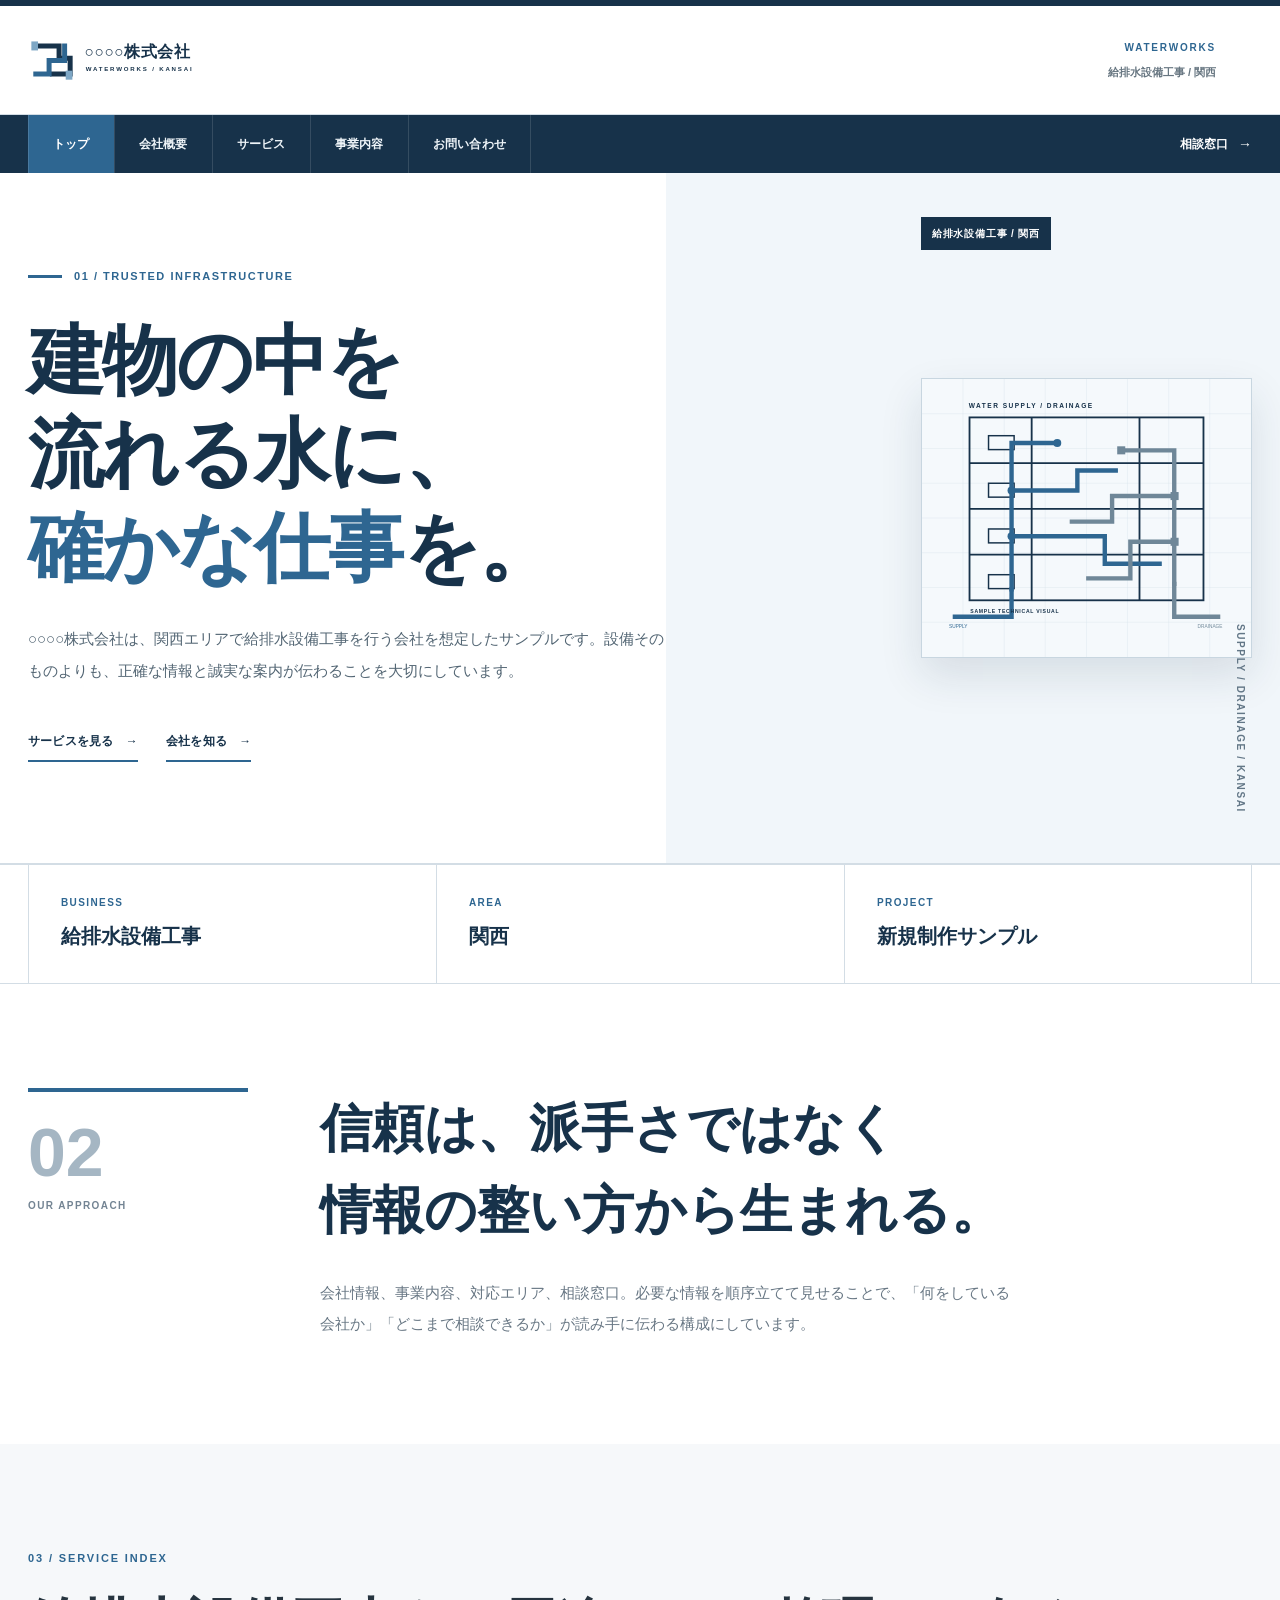
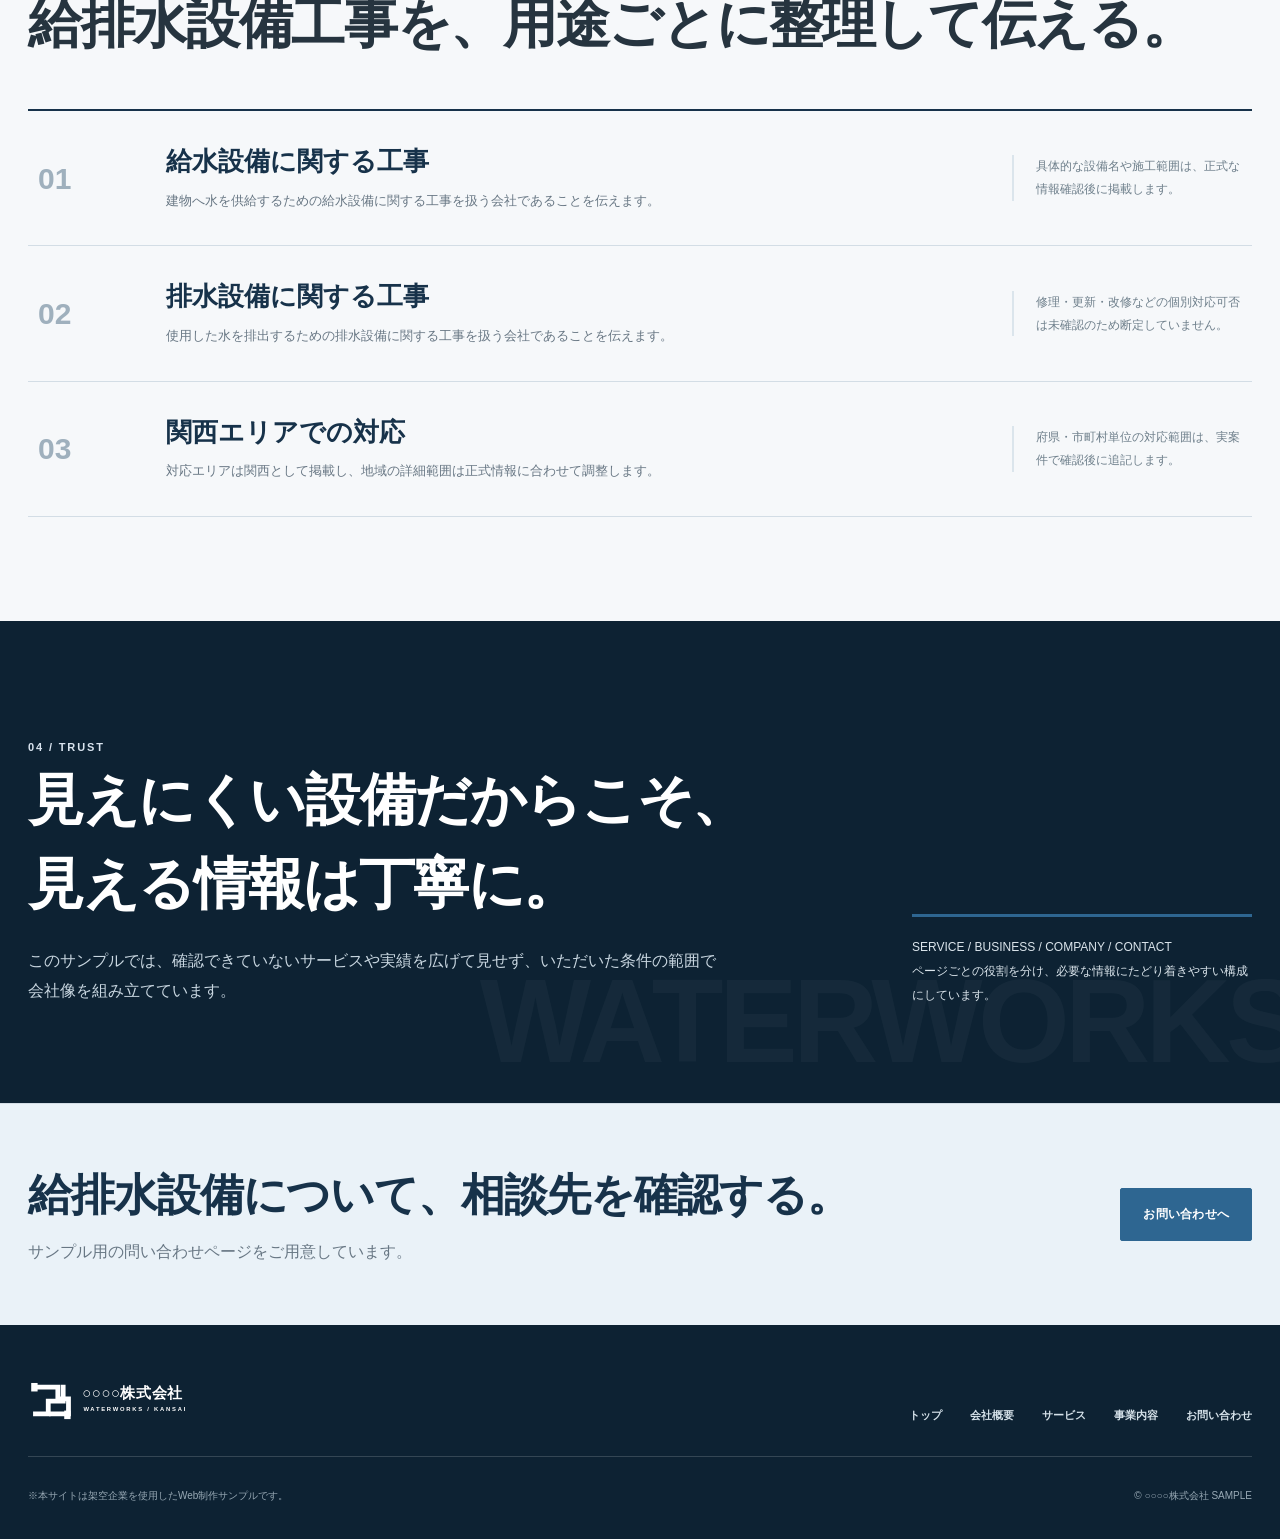
==== commit c4b0a45d: "スマホの横はみ出しを修正し、全ページの見出しに意味単位の改行を適用" ====
--- a/index.html
+++ b/index.html
@@ -6,8 +6,8 @@
   <meta name="description" content="○○○○株式会社の給排水設備工事会社サンプルサイト。関西エリアを想定した給排水設備工事をご案内します。">
   <title>○○○○株式会社 | 給排水設備工事サンプルサイト</title>
   <link rel="icon" href="assets/logo.svg" type="image/svg+xml">
-  <link rel="stylesheet" href="css/style.css">
-  <link rel="stylesheet" href="css/japanese-wrap.css">
+  <link rel="stylesheet" href="css/style.css?v=20260929-wrap">
+  <link rel="stylesheet" href="css/japanese-wrap.css?v=20260929-wrap">
 </head>
 <body>
 <header class="site-header">
@@ -32,8 +32,8 @@
     <div class="container hero-grid">
       <div class="hero-copy">
         <p class="chapter">01 / TRUSTED INFRASTRUCTURE</p>
-        <h1 class="jp-flow"><span class="jp-phrase">建物の中を流れる水に、</span><wbr><span class="jp-phrase"><span class="accent">確かな仕事</span>を。</span></h1>
-        <p class="hero-text jp-flow"><span class="jp-phrase">○○○○株式会社は、</span><wbr><span class="jp-phrase">関西エリアで給排水設備工事を行う会社を想定したサンプルです。</span><wbr><span class="jp-phrase">設備そのものよりも、</span><wbr><span class="jp-phrase">正確な情報と誠実な案内が伝わることを大切にしています。</span></p>
+        <h1 class="jp-flow"><span class="jp-phrase"><span class="jp-part">建物の中を</span><wbr><span class="jp-part">流れる水に、</span></span><wbr><span class="jp-phrase"><span class="accent">確かな仕事</span>を。</span></h1>
+        <p class="hero-text">○○○○株式会社は、関西エリアで給排水設備工事を行う会社を想定したサンプルです。設備そのものよりも、正確な情報と誠実な案内が伝わることを大切にしています。</p>
         <div class="hero-links"><a class="text-link" href="service.html">サービスを見る</a><a class="text-link" href="about.html">会社を知る</a></div>
       </div>
       <figure class="hero-diagram">
@@ -55,7 +55,7 @@
     <div class="container editorial-intro">
       <div class="editorial-index"><span>02</span><small>OUR APPROACH</small></div>
       <div class="editorial-copy">
-        <blockquote class="jp-flow"><span class="jp-phrase">信頼は、</span><wbr><span class="jp-phrase">派手さではなく</span><wbr><span class="jp-phrase">情報の整い方から生まれる。</span></blockquote>
+        <blockquote class="jp-flow"><span class="jp-phrase">信頼は、</span><wbr><span class="jp-phrase">派手さではなく</span><wbr><span class="jp-phrase"><span class="jp-part">情報の整い方から</span><wbr><span class="jp-part">生まれる。</span></span></blockquote>
         <p>会社情報、事業内容、対応エリア、相談窓口。必要な情報を順序立てて見せることで、「何をしている会社か」「どこまで相談できるか」が読み手に伝わる構成にしています。</p>
       </div>
     </div>
@@ -64,7 +64,7 @@
   <section class="section">
     <div class="container">
       <p class="eyebrow">03 / SERVICE INDEX</p>
-      <h2 class="section-title jp-flow"><span class="jp-phrase">給排水設備工事を、</span><wbr><span class="jp-phrase">用途ごとに整理して伝える。</span></h2>
+      <h2 class="section-title jp-flow"><span class="jp-phrase">給排水設備工事を、</span><wbr><span class="jp-phrase"><span class="jp-part">用途ごとに</span><wbr><span class="jp-part">整理して伝える。</span></span></h2>
       <div class="service-index">
         <article class="service-index-row"><div class="num">01</div><div><h3>給水設備に関する工事</h3><p>建物へ水を供給するための給水設備に関する工事を扱う会社であることを伝えます。</p></div><div class="aside">具体的な設備名や施工範囲は、正式な情報確認後に掲載します。</div></article>
         <article class="service-index-row"><div class="num">02</div><div><h3>排水設備に関する工事</h3><p>使用した水を排出するための排水設備に関する工事を扱う会社であることを伝えます。</p></div><div class="aside">修理・更新・改修などの個別対応可否は未確認のため断定していません。</div></article>
@@ -77,14 +77,14 @@
     <div class="container statement-inner">
       <div>
         <p class="eyebrow" style="color:#d9e4ef">04 / TRUST</p>
-        <h2 class="jp-flow"><span class="jp-phrase">見えにくい設備だからこそ、</span><wbr><span class="jp-phrase">見える情報は丁寧に。</span></h2>
+        <h2 class="jp-flow"><span class="jp-phrase"><span class="jp-part">見えにくい</span><wbr><span class="jp-part">設備だからこそ、</span></span><wbr><span class="jp-phrase"><span class="jp-part">見える情報は</span><wbr><span class="jp-part">丁寧に。</span></span></h2>
         <p>このサンプルでは、確認できていないサービスや実績を広げて見せず、いただいた条件の範囲で会社像を組み立てています。</p>
       </div>
       <div class="statement-aside">SERVICE / BUSINESS / COMPANY / CONTACT<br>ページごとの役割を分け、必要な情報にたどり着きやすい構成にしています。</div>
     </div>
   </section>
 
-  <section class="contact-cta"><div class="container contact-cta-inner"><div><h2 class="jp-flow"><span class="jp-phrase">給排水設備について、</span><wbr><span class="jp-phrase">相談先を確認する。</span></h2><p>サンプル用の問い合わせページをご用意しています。</p></div><a class="button button-blue" href="contact.html">お問い合わせへ</a></div></section>
+  <section class="contact-cta"><div class="container contact-cta-inner"><div><h2 class="jp-flow"><span class="jp-phrase"><span class="jp-part">給排水設備</span><wbr><span class="jp-part">について、</span></span><wbr><span class="jp-phrase">相談先を確認する。</span></h2><p>サンプル用の問い合わせページをご用意しています。</p></div><a class="button button-blue" href="contact.html">お問い合わせへ</a></div></section>
 </main>
 <footer class="site-footer"><div class="container"><div class="footer-main"><a class="footer-logo" href="index.html"><img src="assets/logo.svg" alt="○○○○株式会社"></a><nav class="footer-nav" aria-label="フッターナビ"><a href="index.html">トップ</a><a href="about.html">会社概要</a><a href="service.html">サービス</a><a href="business.html">事業内容</a><a href="contact.html">お問い合わせ</a></nav></div><div class="footer-bottom"><p>※本サイトは架空企業を使用したWeb制作サンプルです。</p><p>© ○○○○株式会社 SAMPLE</p></div></div></footer>
 <script src="js/main.js"></script>
--- a/css/style.css
+++ b/css/style.css
@@ -1,169 +1,178 @@
 :root{
-  --ink:#222a34;
-  --ink-soft:#4f5965;
-  --blue:#2f5f8e;
-  --blue-deep:#244a70;
-  --copper:#b36b45;
-  --paper:#f3f0e8;
-  --paper-2:#ebe6dc;
+  --navy:#17324a;
+  --navy-deep:#0d2233;
+  --blue:#2e6691;
+  --blue-dark:#245174;
+  --blue-soft:#eaf2f8;
+  --blue-pale:#f4f8fb;
+  --slate:#657684;
+  --ink:#26343f;
+  --muted:#687784;
+  --line:#d3dde5;
+  --paper:#f6f8fa;
   --white:#ffffff;
-  --line:#c9c4b9;
   --max:1220px;
 }
 *{box-sizing:border-box}
 html{scroll-behavior:smooth}
-body{margin:0;background:var(--paper);color:var(--ink);font-family:"Yu Gothic","Hiragino Kaku Gothic ProN",Meiryo,sans-serif;line-height:1.9;-webkit-font-smoothing:antialiased}
+body{margin:0;background:var(--paper);color:var(--ink);font-family:"Yu Gothic","Hiragino Kaku Gothic ProN","Noto Sans JP",Meiryo,sans-serif;line-height:1.9;-webkit-font-smoothing:antialiased}
 a{color:inherit;text-decoration:none}
 img{display:block;max-width:100%}
 button,input,textarea{font:inherit}
 .container{width:min(calc(100% - 56px),var(--max));margin-inline:auto}
-.serif,h1,h2,.chapter-title,.page-title{font-family:"Yu Mincho","Hiragino Mincho ProN","HGS明朝E",serif;font-weight:600;letter-spacing:.01em}
-.section{padding:110px 0}
+.serif,h1,h2,.chapter-title,.page-title{font-family:"Yu Gothic","Hiragino Kaku Gothic ProN","Noto Sans JP",Meiryo,sans-serif;font-weight:700;letter-spacing:-.025em}
+.section{padding:104px 0}
 .section-white{background:var(--white)}
-.section-ink{background:var(--ink);color:#fff}
-.section-paper2{background:var(--paper-2)}
-.sample-note{margin:0;padding:15px 0 15px 22px;border-left:2px solid var(--copper);color:#665b54;font-size:12px;line-height:1.8}
-.eyebrow{margin:0 0 18px;color:var(--blue);font-family:Georgia,"Times New Roman",serif;font-size:11px;font-weight:700;letter-spacing:.24em;text-transform:uppercase}
-.section-title{max-width:860px;margin:0;font-size:clamp(34px,4.5vw,58px);line-height:1.42}
-.section-lead{max-width:760px;margin:24px 0 0;color:var(--ink-soft);font-size:15px;line-height:2.15}
-
-/* Header */
-.site-header{background:var(--paper)}
+.section-ink{background:var(--navy-deep);color:#fff}
+.section-paper2{background:var(--blue-pale)}
+.sample-note{margin:0;padding:15px 18px;border-left:4px solid var(--blue);background:#f2f7fb;color:#526777;font-size:12px;line-height:1.8}
+.eyebrow{margin:0 0 16px;color:var(--blue);font-size:11px;font-weight:800;letter-spacing:.17em;text-transform:uppercase}
+.section-title{max-width:860px;margin:0;font-size:clamp(33px,4.2vw,54px);line-height:1.42}
+.section-lead{max-width:760px;margin:22px 0 0;color:var(--muted);font-size:15px;line-height:2.05}
+
+/* Header: clear, stable corporate hierarchy */
+.site-header{background:var(--white);border-top:6px solid var(--navy);box-shadow:0 2px 14px rgba(23,50,74,.06)}
 .header-top{border-bottom:1px solid var(--line)}
-.brand-row{min-height:112px;display:grid;grid-template-columns:auto 1fr auto;align-items:center;gap:36px}
+.brand-row{min-height:108px;display:grid;grid-template-columns:auto 1fr auto;align-items:center;gap:36px}
 .logo img{width:255px;height:auto}
 .brand-note{justify-self:end;text-align:right}
-.brand-note span{display:block;color:var(--blue);font-family:Georgia,serif;font-size:10px;font-weight:700;letter-spacing:.22em}
-.brand-note small{display:block;margin-top:5px;color:#77756f;font-size:11px}
-.menu-button{display:none;border:1px solid var(--ink);background:transparent;color:var(--ink);padding:10px 13px;font-family:Georgia,serif;font-size:11px;font-weight:700;letter-spacing:.14em}
-.nav-bar{border-bottom:1px solid var(--line);background:#f8f6f0}
+.brand-note span{display:block;color:var(--blue);font-size:10px;font-weight:900;letter-spacing:.18em}
+.brand-note small{display:block;margin-top:5px;color:#677681;font-size:11px;font-weight:700}
+.menu-button{display:none;border:1px solid var(--navy);background:var(--white);color:var(--navy);padding:10px 14px;font-size:11px;font-weight:900;letter-spacing:.1em}
+.nav-bar{background:var(--navy)}
 .nav-row{min-height:58px;display:flex;align-items:center;justify-content:space-between;gap:30px}
 .site-nav{display:flex;align-items:stretch}
-.site-nav a{display:flex;align-items:center;min-height:58px;padding:0 24px;border-left:1px solid var(--line);font-size:12px;font-weight:700;letter-spacing:.04em}
-.site-nav a:last-child{border-right:1px solid var(--line)}
-.site-nav a:hover,.site-nav a[aria-current="page"]{background:var(--ink);color:#fff}
-.nav-inquiry{display:inline-flex;align-items:center;gap:10px;color:var(--copper);font-size:12px;font-weight:800}
-.nav-inquiry::after{content:"↗";font-size:14px}
-
-/* Buttons / text links */
-.text-link{display:inline-flex;align-items:center;gap:14px;padding-bottom:5px;border-bottom:1px solid currentColor;font-size:12px;font-weight:800;letter-spacing:.04em}
+.site-nav a{display:flex;align-items:center;min-height:58px;padding:0 24px;border-left:1px solid rgba(255,255,255,.13);color:#eef4f8;font-size:12px;font-weight:800;letter-spacing:.02em}
+.site-nav a:last-child{border-right:1px solid rgba(255,255,255,.13)}
+.site-nav a:hover,.site-nav a[aria-current="page"]{background:var(--blue);color:#fff}
+.nav-inquiry{display:inline-flex;align-items:center;gap:10px;color:#fff;font-size:12px;font-weight:900}
+.nav-inquiry::after{content:"→";font-size:14px}
+
+/* Buttons / links */
+.text-link{display:inline-flex;align-items:center;gap:12px;padding:10px 0 7px;border-bottom:2px solid var(--blue);color:var(--navy);font-size:12px;font-weight:900;letter-spacing:.02em}
 .text-link::after{content:"→"}
-.text-link.light{color:#fff}
-.button{display:inline-flex;align-items:center;justify-content:center;min-width:190px;padding:14px 22px;border:1px solid var(--ink);background:transparent;color:var(--ink);font-size:12px;font-weight:800;letter-spacing:.04em;transition:.2s}
-.button:hover{background:var(--ink);color:#fff}
+.text-link.light{color:#fff;border-bottom-color:#fff}
+.button{display:inline-flex;align-items:center;justify-content:center;min-width:190px;padding:14px 22px;border:1px solid var(--navy);border-radius:2px;background:var(--white);color:var(--navy);font-size:12px;font-weight:900;letter-spacing:.02em;transition:.2s}
+.button:hover{background:var(--navy);color:#fff}
 .button-blue{border-color:var(--blue);background:var(--blue);color:#fff}
-.button-blue:hover{background:var(--blue-deep);border-color:var(--blue-deep)}
-.button-light{border-color:#fff;color:#fff}
-.button-light:hover{background:#fff;color:var(--ink)}
+.button-blue:hover{background:var(--blue-dark);border-color:var(--blue-dark)}
+.button-light{border-color:#fff;background:transparent;color:#fff}
+.button-light:hover{background:#fff;color:var(--navy)}
 
 /* Home hero */
-.home-hero{border-bottom:1px solid var(--line);background:var(--paper)}
-.hero-grid{display:grid;grid-template-columns:minmax(0,1.05fr) minmax(420px,.95fr);min-height:720px}
-.hero-copy{display:flex;flex-direction:column;justify-content:center;padding:88px 78px 96px 0;border-right:1px solid var(--line)}
-.chapter{margin:0 0 38px;color:var(--copper);font-family:Georgia,serif;font-size:11px;font-weight:700;letter-spacing:.2em;text-transform:uppercase}
-.hero-copy h1{max-width:730px;margin:0;font-size:clamp(48px,6.2vw,82px);line-height:1.24}
+.home-hero{position:relative;border-bottom:1px solid var(--line);background:linear-gradient(90deg,#ffffff 0%,#ffffff 52%,#f1f6fa 52%,#f1f6fa 100%)}
+.hero-grid{display:grid;grid-template-columns:minmax(0,1.06fr) minmax(430px,.94fr);min-height:690px}
+.hero-copy{display:flex;flex-direction:column;justify-content:center;padding:78px 78px 86px 0}
+.chapter{display:inline-flex;align-items:center;gap:12px;margin:0 0 28px;color:var(--blue);font-size:11px;font-weight:900;letter-spacing:.14em;text-transform:uppercase}
+.chapter::before{content:"";width:34px;height:3px;background:var(--blue)}
+.hero-copy h1{max-width:740px;margin:0;color:var(--navy);font-size:clamp(46px,5.9vw,76px);line-height:1.24}
 .hero-copy h1 .accent{color:var(--blue)}
-.hero-copy .hero-text{max-width:650px;margin:30px 0 0;color:var(--ink-soft);font-size:15px;line-height:2.15}
-.hero-links{display:flex;gap:26px;flex-wrap:wrap;margin-top:34px}
-.hero-diagram{position:relative;margin:0;display:flex;align-items:center;justify-content:center;padding:72px 0 72px 66px}
-.hero-diagram img{width:100%;max-width:580px;border:1px solid var(--line);background:#f3f0e8}
-.hero-diagram figcaption{position:absolute;right:0;bottom:50px;writing-mode:vertical-rl;color:#7b7871;font-family:Georgia,serif;font-size:10px;letter-spacing:.18em}
+.hero-copy .hero-text{max-width:650px;margin:28px 0 0;color:#526573;font-size:15px;line-height:2.1}
+.hero-links{display:flex;gap:28px;flex-wrap:wrap;margin-top:34px}
+.hero-diagram{position:relative;margin:0;display:flex;align-items:center;justify-content:center;padding:64px 0 64px 62px}
+.hero-diagram::before{content:"給排水設備工事 / 関西";position:absolute;left:62px;top:44px;z-index:2;padding:7px 11px;background:var(--navy);color:#fff;font-size:10px;font-weight:800;letter-spacing:.08em}
+.hero-diagram img{width:100%;max-width:570px;border:1px solid #c8d6e0;background:#f5f9fc;box-shadow:0 18px 40px rgba(23,50,74,.12)}
+.hero-diagram figcaption{position:absolute;right:2px;bottom:50px;writing-mode:vertical-rl;color:#637787;font-size:10px;font-weight:700;letter-spacing:.16em}
 
 /* Facts band */
-.fact-band{background:var(--ink);color:#fff}
+.fact-band{background:var(--white);border-top:1px solid var(--line);border-bottom:1px solid var(--line)}
 .fact-row{display:grid;grid-template-columns:repeat(3,1fr)}
-.fact-item{padding:28px 32px;border-left:1px solid rgba(255,255,255,.17)}
-.fact-item:last-child{border-right:1px solid rgba(255,255,255,.17)}
-.fact-item small{display:block;color:#9fb7cf;font-family:Georgia,serif;font-size:10px;letter-spacing:.18em}
-.fact-item strong{display:block;margin-top:7px;font-family:"Yu Mincho","Hiragino Mincho ProN",serif;font-size:21px;font-weight:600}
+.fact-item{padding:28px 32px;border-left:1px solid var(--line)}
+.fact-item:last-child{border-right:1px solid var(--line)}
+.fact-item small{display:block;color:var(--blue);font-size:10px;font-weight:900;letter-spacing:.14em}
+.fact-item strong{display:block;margin-top:5px;color:var(--navy);font-size:20px;font-weight:800}
 
 /* Editorial intro */
-.editorial-intro{display:grid;grid-template-columns:260px 1fr;gap:80px;align-items:start}
-.editorial-index{position:sticky;top:32px;padding-top:8px}
-.editorial-index span{display:block;color:var(--copper);font-family:Georgia,serif;font-size:82px;line-height:1}
-.editorial-index small{display:block;margin-top:12px;color:#7b7871;font-family:Georgia,serif;font-size:10px;letter-spacing:.18em}
-.editorial-copy blockquote{max-width:820px;margin:0;font-family:"Yu Mincho","Hiragino Mincho ProN",serif;font-size:clamp(34px,4.6vw,58px);line-height:1.55;font-weight:600}
-.editorial-copy p{max-width:720px;margin:28px 0 0;color:var(--ink-soft);font-size:15px;line-height:2.15}
-
-/* Service index rows */
-.service-index{margin-top:52px;border-top:1px solid var(--ink)}
-.service-index-row{display:grid;grid-template-columns:100px minmax(0,1fr) 220px;gap:36px;align-items:center;padding:34px 0;border-bottom:1px solid var(--line)}
-.service-index-row .num{font-family:Georgia,serif;font-size:36px;color:#9e9a92}
-.service-index-row h3{margin:0;font-family:"Yu Mincho","Hiragino Mincho ProN",serif;font-size:29px;font-weight:600;line-height:1.5}
-.service-index-row p{margin:8px 0 0;color:var(--ink-soft);font-size:13px}
-.service-index-row .aside{padding-left:22px;border-left:1px solid var(--line);color:#77736d;font-size:12px}
-
-/* Quote section */
-.statement{position:relative;overflow:hidden;background:var(--blue);color:#fff}
-.statement::before{content:"水";position:absolute;right:3%;bottom:-120px;color:rgba(255,255,255,.05);font-family:"Yu Mincho",serif;font-size:300px;line-height:1}
-.statement-inner{position:relative;z-index:1;display:grid;grid-template-columns:1fr 340px;gap:80px;align-items:end;padding:105px 0}
-.statement h2{max-width:820px;margin:0;font-size:clamp(34px,4.8vw,60px);line-height:1.55}
-.statement p{margin:22px 0 0;color:#d9e4ef;max-width:720px}
-.statement-aside{border-top:1px solid rgba(255,255,255,.45);padding-top:18px;color:#e5edf5;font-size:12px;line-height:2}
+.editorial-intro{display:grid;grid-template-columns:220px 1fr;gap:72px;align-items:start}
+.editorial-index{position:sticky;top:32px;padding-top:8px;border-top:4px solid var(--blue)}
+.editorial-index span{display:block;margin-top:18px;color:#a5b6c3;font-size:68px;font-weight:800;line-height:1}
+.editorial-index small{display:block;margin-top:10px;color:#738493;font-size:10px;font-weight:800;letter-spacing:.14em}
+.editorial-copy blockquote{max-width:820px;margin:0;color:var(--navy);font-family:"Yu Mincho","Hiragino Mincho ProN",serif;font-size:clamp(32px,4.2vw,52px);line-height:1.58;font-weight:600}
+.editorial-copy p{max-width:720px;margin:26px 0 0;color:var(--muted);font-size:15px;line-height:2.05}
+
+/* Service index */
+.service-index{margin-top:48px;border-top:2px solid var(--navy)}
+.service-index-row{display:grid;grid-template-columns:94px minmax(0,1fr) 230px;gap:34px;align-items:center;padding:32px 10px;border-bottom:1px solid var(--line);transition:.2s}
+.service-index-row:hover{background:#fff}
+.service-index-row .num{font-size:30px;font-weight:800;color:#9fb0bd}
+.service-index-row h3{margin:0;color:var(--navy);font-size:26px;font-weight:800;line-height:1.45}
+.service-index-row p{margin:8px 0 0;color:var(--muted);font-size:13px}
+.service-index-row .aside{padding-left:22px;border-left:2px solid #dbe5ec;color:#6e7f8b;font-size:12px}
+
+/* Trust statement */
+.statement{position:relative;overflow:hidden;background:var(--navy-deep);color:#fff}
+.statement::before{content:"WATERWORKS";position:absolute;right:-20px;bottom:-30px;color:rgba(255,255,255,.035);font-size:118px;font-weight:900;letter-spacing:-.04em}
+.statement-inner{position:relative;z-index:1;display:grid;grid-template-columns:1fr 340px;gap:80px;align-items:end;padding:96px 0}
+.statement h2{max-width:820px;margin:0;font-size:clamp(34px,4.5vw,56px);line-height:1.5}
+.statement p{margin:20px 0 0;color:#c9d7e1;max-width:720px}
+.statement-aside{border-top:3px solid var(--blue);padding-top:18px;color:#dbe5ec;font-size:12px;line-height:2}
 
 /* Page header */
-.page-hero{background:#f8f6f0;border-bottom:1px solid var(--line)}
-.page-hero-grid{display:grid;grid-template-columns:170px 1fr;gap:56px;align-items:end;padding:86px 0 72px}
-.page-number{font-family:Georgia,serif;font-size:92px;line-height:.85;color:#b9b3a7}
-.breadcrumb{margin:0 0 16px;color:#8a857d;font-size:11px}
-.page-title{margin:0;font-size:clamp(45px,6vw,74px);line-height:1.18}
-.page-hero p:last-child{max-width:700px;margin:20px 0 0;color:var(--ink-soft)}
+.page-hero{background:var(--white);border-bottom:1px solid var(--line)}
+.page-hero-grid{display:grid;grid-template-columns:150px 1fr;gap:52px;align-items:end;padding:76px 0 64px}
+.page-number{color:#b6c4ce;font-size:72px;font-weight:800;line-height:.9}
+.breadcrumb{margin:0 0 14px;color:#778795;font-size:11px;font-weight:700}
+.page-title{margin:0;color:var(--navy);font-size:clamp(42px,5.6vw,66px);line-height:1.2}
+.page-hero p:last-child{max-width:700px;margin:18px 0 0;color:var(--muted)}
 
 /* About */
-.about-lead{display:grid;grid-template-columns:1.1fr .9fr;gap:90px;align-items:start}
-.about-lead h2{margin:0;font-size:clamp(36px,4.5vw,58px);line-height:1.55}
-.about-lead p{margin:0;color:var(--ink-soft);font-size:15px;line-height:2.2}
-.about-side-note{margin-top:8px;padding-top:18px;border-top:1px solid var(--line);font-size:12px;color:#6f6b65}
-.company-table{margin-top:48px;border-top:1px solid var(--ink)}
-.company-row{display:grid;grid-template-columns:220px 1fr;gap:32px;padding:20px 0;border-bottom:1px solid var(--line);font-size:14px}
-.company-row dt{font-weight:800}
-.company-row dd{margin:0;color:#545b61}
+.about-lead{display:grid;grid-template-columns:1.05fr .95fr;gap:82px;align-items:start}
+.about-lead h2{margin:0;color:var(--navy);font-size:clamp(34px,4.2vw,52px);line-height:1.52}
+.about-lead p{margin:0;color:var(--muted);font-size:15px;line-height:2.15}
+.about-side-note{margin-top:10px;padding:18px 20px;border-left:4px solid var(--blue);background:var(--blue-pale);font-size:12px;color:#657785}
+.company-table{margin-top:46px;border-top:2px solid var(--navy)}
+.company-row{display:grid;grid-template-columns:220px 1fr;gap:32px;padding:20px 18px;border-bottom:1px solid var(--line);background:#fff;font-size:14px}
+.company-row:nth-child(even){background:#f8fafb}
+.company-row dt{font-weight:900;color:var(--navy)}
+.company-row dd{margin:0;color:#52616c}
 
 /* Service */
-.service-split{margin-top:54px;border-top:1px solid var(--ink)}
-.service-panel{display:grid;grid-template-columns:180px 1fr;min-height:330px;border-bottom:1px solid var(--line)}
-.service-panel .service-label{padding:38px 30px 30px 0;border-right:1px solid var(--line);color:var(--copper);font-family:Georgia,serif;font-size:11px;font-weight:700;letter-spacing:.18em}
-.service-panel .service-body{padding:38px 0 44px 52px}
-.service-panel h2{margin:0;font-size:clamp(30px,3.5vw,46px);line-height:1.5}
-.service-panel p{max-width:720px;margin:20px 0 0;color:var(--ink-soft)}
-.service-panel:nth-child(even) .service-body{background:#f8f6f0;padding-right:40px}
+.service-split{margin-top:50px;border-top:2px solid var(--navy)}
+.service-panel{display:grid;grid-template-columns:180px 1fr;min-height:310px;border-bottom:1px solid var(--line);background:#fff}
+.service-panel .service-label{padding:36px 30px 30px 0;border-right:1px solid var(--line);color:var(--blue);font-size:11px;font-weight:900;letter-spacing:.14em}
+.service-panel .service-body{padding:38px 0 42px 48px}
+.service-panel h2{margin:0;color:var(--navy);font-size:clamp(30px,3.4vw,44px);line-height:1.5}
+.service-panel p{max-width:720px;margin:18px 0 0;color:var(--muted)}
+.service-panel:nth-child(even) .service-body{background:#f5f8fa;padding-right:40px}
 
 /* Business */
-.business-ledger{margin-top:48px;border-top:2px solid var(--ink)}
-.business-entry{display:grid;grid-template-columns:110px 1fr 290px;gap:34px;padding:36px 0;border-bottom:1px solid var(--line);align-items:start}
-.business-entry .entry-no{font-family:Georgia,serif;font-size:34px;color:#9d988f}
-.business-entry h2{margin:0;font-size:29px;line-height:1.5}
-.business-entry p{margin:10px 0 0;color:var(--ink-soft);font-size:14px}
-.business-entry aside{padding-left:22px;border-left:1px solid var(--line);font-size:12px;color:#77736d}
+.business-ledger{margin-top:46px;border-top:3px solid var(--navy)}
+.business-entry{display:grid;grid-template-columns:100px 1fr 300px;gap:34px;padding:34px 12px;border-bottom:1px solid var(--line);align-items:start;background:#fff}
+.business-entry:nth-child(even){background:#f7f9fb}
+.business-entry .entry-no{font-size:30px;font-weight:800;color:#9fb0bd}
+.business-entry h2{margin:0;color:var(--navy);font-size:27px;line-height:1.5}
+.business-entry p{margin:9px 0 0;color:var(--muted);font-size:14px}
+.business-entry aside{padding-left:22px;border-left:2px solid #dbe5ec;font-size:12px;color:#6f7f8b}
 
 /* Contact */
-.contact-stage{display:grid;grid-template-columns:360px 1fr;gap:72px;align-items:start}
-.contact-info{padding-top:8px}
-.contact-info h2{margin:0;font-size:42px;line-height:1.4}
-.contact-info p{margin:18px 0 0;color:var(--ink-soft);font-size:13px}
-.contact-data{margin-top:30px;border-top:1px solid var(--ink)}
-.contact-data div{padding:16px 0;border-bottom:1px solid var(--line)}
-.contact-data span{display:block;color:var(--copper);font-family:Georgia,serif;font-size:10px;font-weight:700;letter-spacing:.16em}
+.contact-stage{display:grid;grid-template-columns:360px 1fr;gap:68px;align-items:start}
+.contact-info{padding:32px;border-top:6px solid var(--blue);background:var(--navy);color:#fff}
+.contact-info h2{margin:0;font-size:34px;line-height:1.4}
+.contact-info p{margin:15px 0 0;color:#cad8e2;font-size:13px}
+.contact-data{margin-top:26px;border-top:1px solid rgba(255,255,255,.2)}
+.contact-data div{padding:16px 0;border-bottom:1px solid rgba(255,255,255,.15)}
+.contact-data span{display:block;color:#9bc0dc;font-size:10px;font-weight:900;letter-spacing:.12em}
 .contact-data strong{display:block;margin-top:4px;font-size:15px}
-.contact-form{background:var(--white);border:1px solid var(--line);padding:42px 46px}
+.contact-form{background:var(--white);border:1px solid var(--line);padding:40px 44px;box-shadow:0 12px 32px rgba(23,50,74,.07)}
 .form-grid{display:grid;grid-template-columns:1fr 1fr;gap:24px 28px}
-.contact-form label{display:block;font-size:12px;font-weight:800}
+.contact-form label{display:block;color:var(--navy);font-size:12px;font-weight:900}
 .contact-form .full{grid-column:1/-1}
-.contact-form input,.contact-form textarea{width:100%;margin-top:9px;padding:13px 2px;border:0;border-bottom:1px solid #9f9a91;background:transparent;outline:none;border-radius:0}
-.contact-form input:focus,.contact-form textarea:focus{border-bottom-color:var(--blue)}
-.form-actions{display:flex;align-items:center;justify-content:space-between;gap:20px;margin-top:30px}
-.form-note{margin:0;color:#7c7870;font-size:11px;line-height:1.8}
+.contact-form input,.contact-form textarea{width:100%;margin-top:9px;padding:13px 12px;border:1px solid #cbd7df;background:#fbfcfd;outline:none;border-radius:2px}
+.contact-form input:focus,.contact-form textarea:focus{border-color:var(--blue);box-shadow:0 0 0 3px rgba(46,102,145,.10)}
+.form-actions{display:flex;align-items:center;justify-content:space-between;gap:20px;margin-top:28px}
+.form-note{margin:0;color:#73818b;font-size:11px;line-height:1.8}
 
 /* CTA / footer */
-.contact-cta{border-top:1px solid var(--line);background:var(--paper-2)}
-.contact-cta-inner{display:grid;grid-template-columns:1fr auto;gap:50px;align-items:center;padding:64px 0}
-.contact-cta h2{margin:0;font-size:clamp(30px,3.8vw,48px);line-height:1.5}
-.contact-cta p{margin:10px 0 0;color:var(--ink-soft)}
-.site-footer{background:var(--ink);color:#fff}
-.footer-main{display:grid;grid-template-columns:1fr auto;gap:50px;align-items:end;padding:54px 0 32px}
+.contact-cta{border-top:1px solid var(--line);background:var(--blue-soft)}
+.contact-cta-inner{display:grid;grid-template-columns:1fr auto;gap:50px;align-items:center;padding:58px 0}
+.contact-cta h2{margin:0;color:var(--navy);font-size:clamp(29px,3.6vw,44px);line-height:1.5}
+.contact-cta p{margin:9px 0 0;color:var(--muted)}
+.site-footer{background:var(--navy-deep);color:#fff}
+.footer-main{display:grid;grid-template-columns:1fr auto;gap:50px;align-items:end;padding:50px 0 30px}
 .footer-logo img{width:245px;filter:brightness(0) invert(1)}
-.footer-nav{display:flex;gap:18px 28px;flex-wrap:wrap;justify-content:flex-end;color:#d5d9dd;font-size:11px}
-.footer-bottom{display:flex;justify-content:space-between;gap:24px;padding:20px 0 26px;border-top:1px solid rgba(255,255,255,.17);color:#9da5ac;font-size:10px}
+.footer-nav{display:flex;gap:18px 28px;flex-wrap:wrap;justify-content:flex-end;color:#d4e0e8;font-size:11px;font-weight:700}
+.footer-nav a:hover{color:#fff}
+.footer-bottom{display:flex;justify-content:space-between;gap:24px;padding:19px 0 24px;border-top:1px solid rgba(255,255,255,.16);color:#98a9b5;font-size:10px}
 
 @media(max-width:980px){
   .brand-row{min-height:94px}
@@ -172,64 +181,68 @@
   .nav-bar{position:relative}
   .nav-row{min-height:0;display:block}
   .site-nav{display:none}
-  .site-nav.open{display:flex;position:absolute;z-index:40;left:0;right:0;top:0;flex-direction:column;background:#f8f6f0;border-bottom:1px solid var(--line);box-shadow:0 18px 32px rgba(34,42,52,.12)}
-  .site-nav.open a{min-height:50px;border-right:0;border-left:0;border-bottom:1px solid var(--line);padding:0 28px}
+  .site-nav.open{display:flex;position:absolute;z-index:40;left:0;right:0;top:0;flex-direction:column;background:var(--navy);box-shadow:0 18px 32px rgba(13,34,51,.18)}
+  .site-nav.open a{min-height:50px;border-right:0;border-left:0;border-bottom:1px solid rgba(255,255,255,.12)}
   .nav-inquiry{display:none}
   .hero-grid{grid-template-columns:1fr;min-height:auto}
-  .hero-copy{padding:76px 0 60px;border-right:0}
-  .hero-diagram{padding:20px 0 76px;justify-content:flex-start}
-  .hero-diagram figcaption{right:auto;left:620px;bottom:80px}
-  .editorial-intro{grid-template-columns:130px 1fr;gap:44px}
-  .statement-inner{grid-template-columns:1fr;gap:40px}
-  .about-lead{grid-template-columns:1fr;gap:34px}
+  .home-hero{background:#fff}
+  .hero-copy{padding:76px 0 54px}
+  .hero-diagram{padding:18px 0 70px}
+  .hero-diagram::before{left:0;top:0}
+  .hero-diagram img{max-width:760px;margin-top:30px}
+  .hero-diagram figcaption{display:none}
+  .editorial-intro{grid-template-columns:150px 1fr;gap:46px}
+  .statement-inner{grid-template-columns:1fr;gap:36px}
+  .about-lead{grid-template-columns:1fr;gap:38px}
+  .service-index-row{grid-template-columns:80px 1fr}
+  .service-index-row .aside{grid-column:2}
   .business-entry{grid-template-columns:80px 1fr}
   .business-entry aside{grid-column:2}
-  .contact-stage{grid-template-columns:1fr;gap:48px}
+  .contact-stage{grid-template-columns:1fr;gap:38px}
+  .contact-info{max-width:620px}
 }
 
 @media(max-width:760px){
-  .container{width:min(calc(100% - 30px),var(--max))}
-  .section{padding:76px 0}
-  .brand-row{min-height:82px;grid-template-columns:auto 1fr auto;gap:18px}
-  .logo img{width:210px}
+  .container{width:min(calc(100% - 28px),var(--max))}
+  .section{padding:72px 0}
+  .site-header{border-top-width:4px}
+  .brand-row{min-height:80px;grid-template-columns:1fr auto;gap:18px}
+  .logo img{width:205px}
   .hero-copy{padding:58px 0 44px}
-  .chapter{margin-bottom:24px}
-  .hero-copy h1{font-size:clamp(40px,11.5vw,58px);line-height:1.3}
+  .chapter{margin-bottom:22px}
+  .hero-copy h1{font-size:clamp(38px,11vw,54px)}
   .hero-copy .hero-text{font-size:14px}
-  .hero-links{display:grid;grid-template-columns:1fr;gap:14px}
-  .hero-diagram{padding:10px 0 58px}
-  .hero-diagram figcaption{display:none}
+  .hero-links{gap:18px}
+  .hero-diagram{padding-bottom:52px}
+  .hero-diagram::before{font-size:9px}
   .fact-row{grid-template-columns:1fr}
-  .fact-item{border-left:0;border-bottom:1px solid rgba(255,255,255,.17);padding:22px 0}
-  .fact-item:last-child{border-right:0;border-bottom:0}
-  .editorial-intro{grid-template-columns:1fr;gap:24px}
-  .editorial-index{position:static;display:flex;align-items:end;gap:14px}
-  .editorial-index span{font-size:56px}
-  .editorial-copy blockquote{font-size:clamp(29px,8vw,40px)}
-  .service-index-row{grid-template-columns:58px 1fr;gap:18px;padding:28px 0}
-  .service-index-row .aside{grid-column:2;padding-left:0;border-left:0;border-top:1px solid var(--line);padding-top:12px}
-  .statement::before{font-size:200px;right:-20px}
-  .statement-inner{padding:76px 0}
-  .page-hero-grid{grid-template-columns:1fr;gap:18px;padding:58px 0 50px}
-  .page-number{font-size:56px}
-  .page-title{font-size:clamp(40px,11vw,58px)}
-  .company-row{grid-template-columns:1fr;gap:6px;padding:16px 0}
-  .service-panel{grid-template-columns:1fr;min-height:0}
-  .service-panel .service-label{border-right:0;border-bottom:1px solid var(--line);padding:24px 0 16px}
-  .service-panel .service-body{padding:24px 0 34px}
-  .service-panel:nth-child(even) .service-body{padding:24px 18px 34px}
-  .business-entry{grid-template-columns:52px 1fr;gap:16px}
-  .business-entry .entry-no{font-size:26px}
-  .business-entry aside{padding-left:0;border-left:0;border-top:1px solid var(--line);padding-top:12px}
-  .contact-form{padding:28px 20px}
+  .fact-item{padding:20px 18px;border-left:0;border-right:0!important;border-bottom:1px solid var(--line)}
+  .fact-item:last-child{border-bottom:0}
+  .editorial-intro{grid-template-columns:1fr;gap:30px}
+  .editorial-index{position:static;display:flex;align-items:center;gap:14px}
+  .editorial-index span{margin-top:0;font-size:44px}
+  .service-index-row{grid-template-columns:1fr;gap:10px;padding:26px 4px}
+  .service-index-row .num{font-size:24px}
+  .service-index-row .aside{grid-column:auto;padding:12px 0 0;border-left:0;border-top:1px solid var(--line)}
+  .statement-inner{padding:72px 0}
+  .page-hero-grid{grid-template-columns:1fr;gap:18px;padding:58px 0 48px}
+  .page-number{font-size:46px}
+  .company-row{grid-template-columns:1fr;gap:6px;padding:16px 10px}
+  .service-panel{grid-template-columns:1fr;min-height:auto}
+  .service-panel .service-label{padding:24px 4px 12px;border-right:0}
+  .service-panel .service-body,.service-panel:nth-child(even) .service-body{padding:0 4px 30px;background:transparent}
+  .business-entry{grid-template-columns:1fr;gap:10px;padding:26px 8px}
+  .business-entry aside{grid-column:auto;padding:12px 0 0;border-left:0;border-top:1px solid var(--line)}
+  .contact-info{padding:26px 22px}
+  .contact-form{padding:28px 18px}
   .form-grid{grid-template-columns:1fr}
   .contact-form .full{grid-column:auto}
-  .form-actions{display:block}
-  .form-actions .button{width:100%;margin-top:18px}
-  .contact-cta-inner{grid-template-columns:1fr;gap:24px;padding:48px 0}
+  .form-actions{align-items:stretch;flex-direction:column}
+  .form-actions .button{width:100%}
+  .contact-cta-inner{grid-template-columns:1fr;gap:24px;padding:46px 0}
   .contact-cta .button{width:100%}
-  .footer-main{grid-template-columns:1fr;gap:26px}
+  .footer-main{grid-template-columns:1fr;gap:28px;padding-top:40px}
   .footer-nav{justify-content:flex-start}
   .footer-bottom{display:block}
-  .footer-bottom p{margin:7px 0}
+  .footer-bottom p{margin:7px 0 0}
 }
--- a/css/japanese-wrap.css
+++ b/css/japanese-wrap.css
@@ -1,23 +1,80 @@
-/* 日本語の自然な改行を優先する共通ルール */
+/* 消防施工HPと共通の方針：見出しは意味の塊を優先し、本文は自然に折り返す。 */
 html[lang="ja"],body{line-break:strict;word-break:normal;overflow-wrap:normal;hyphens:none}
+html,body{width:100%;max-width:100%}
+.site-header,main,.site-footer,main>section{width:100%;max-width:100%}
 
 @supports (word-break:auto-phrase){
-  html[lang="ja"],body{word-break:auto-phrase}
   p,li,dt,dd,label,.hero-text,.section-lead,.page-hero p,.service-panel p,.business-entry p,.about-lead p,.form-note{word-break:auto-phrase;text-wrap:pretty}
   h1,h2,h3,.section-title,.page-title,.editorial-copy blockquote{word-break:auto-phrase;text-wrap:balance}
 }
 
-.jp-flow{line-break:strict;overflow-wrap:normal;hyphens:none}
-@supports not (word-break:auto-phrase){
-  .jp-flow{word-break:keep-all}
-  .jp-flow .jp-phrase{display:inline-block;max-width:100%;white-space:nowrap}
-  .jp-flow wbr{display:inline}
+.jp-flow{line-break:strict;hyphens:none}
+
+/* H1/H2と大きな引用文は、ブラウザのauto-phrase対応にかかわらず同じ指定を使う。
+   .jp-phrase全体が入る幅ではひとかたまりのまま、入らなければwbrで次行へ送る。 */
+h1.jp-flow,h2.jp-flow,blockquote.jp-flow{
+  min-width:0;
+  max-width:100%;
+  word-break:normal;
+  overflow-wrap:normal;
+  text-wrap:wrap;
 }
+h1.jp-flow .jp-phrase,h2.jp-flow .jp-phrase,blockquote.jp-flow .jp-phrase{
+  display:inline-block;
+  max-width:100%;
+  white-space:normal;
+  word-break:keep-all;
+  overflow-wrap:break-word;
+  vertical-align:baseline;
+}
+/* 長い塊には内側の意味区切りを用意する。
+   極端に狭い幅や文字拡大で内側の塊も入らない場合だけ、文字の折り返しを許可する。 */
+h1.jp-flow .jp-part,h2.jp-flow .jp-part,blockquote.jp-flow .jp-part{
+  display:inline-block;
+  max-width:100%;
+  white-space:normal;
+  word-break:keep-all;
+  overflow-wrap:anywhere;
+}
+h1.jp-flow wbr,h2.jp-flow wbr,blockquote.jp-flow wbr{display:inline}
+
+/* 本文に見出し用のnowrapを引き継がない。Safariなどでも文章を画面内に収める。 */
+.jp-flow:not(h1):not(h2):not(blockquote){word-break:normal;overflow-wrap:break-word}
+.jp-flow:not(h1):not(h2):not(blockquote) .jp-phrase{display:inline;max-width:none;white-space:normal}
+.jp-flow:not(h1):not(h2):not(blockquote) wbr{display:inline}
 @supports (word-break:auto-phrase){
-  .jp-flow .jp-phrase{display:inline;max-width:none;white-space:normal}
-  .jp-flow wbr{display:none}
+  .jp-flow:not(h1):not(h2):not(blockquote){word-break:auto-phrase}
+  .jp-flow:not(h1):not(h2):not(blockquote) wbr{display:none}
 }
 
-.hero-grid>*,.fact-item,.editorial-intro>*,.service-index-row>*,.statement-inner>*,.page-hero-grid>*,.about-lead>*,.company-row>*,.service-panel>*,.business-entry>*,.contact-stage>*,.form-grid>*,.contact-cta-inner>*{min-width:0}
+/* Grid/Flexの中身や長い連絡先が、カラム自体の幅を押し広げないようにする。 */
+.brand-row>*,.hero-grid>*,.hero-links>*,.fact-item,.editorial-intro>*,
+.service-index-row>*,.statement-inner>*,.page-hero-grid>*,.about-lead>*,
+.company-row>*,.service-panel>*,.business-entry>*,.contact-stage>*,
+.form-grid>*,.contact-cta-inner>*,.footer-main>*,.footer-bottom>*{min-width:0}
+p,li,dt,dd,label,.statement-aside,.business-entry aside,.service-index-row .aside{overflow-wrap:break-word}
+.company-row dd,.contact-data strong,.form-note{overflow-wrap:anywhere}
+.chapter{max-width:100%;overflow-wrap:anywhere}
+.chapter::before{flex:0 0 34px}
+.contact-form input,.contact-form textarea{min-width:0;max-width:100%}
 
-@media(max-width:760px){p,li,dt,dd,label{max-width:100%}}
+/* PCは見出しを縮めず、文字側のカラムと大画面の横幅を使う。 */
+@media(min-width:981px){
+  :root{--max:1280px}
+  .hero-grid{grid-template-columns:minmax(0,1.4fr) minmax(320px,.6fr)}
+  .hero-copy{padding-right:48px}
+  .hero-copy h1{max-width:100%}
+  .hero-diagram{padding-left:36px}
+  .hero-diagram::before{left:36px}
+}
+
+/* スマホ・タブレットでもフォントサイズは元のデザインのまま。 */
+@media(max-width:980px){
+  .hero-grid,.statement-inner,.about-lead,.contact-stage{grid-template-columns:minmax(0,1fr)}
+}
+@media(max-width:760px){
+  .brand-row{grid-template-columns:minmax(0,1fr) auto}
+  .fact-row,.editorial-intro,.service-index-row,.page-hero-grid,.company-row,
+  .service-panel,.business-entry,.form-grid,.contact-cta-inner,.footer-main{grid-template-columns:minmax(0,1fr)}
+  p,li,dt,dd,label{max-width:100%;word-break:normal;overflow-wrap:break-word}
+}
